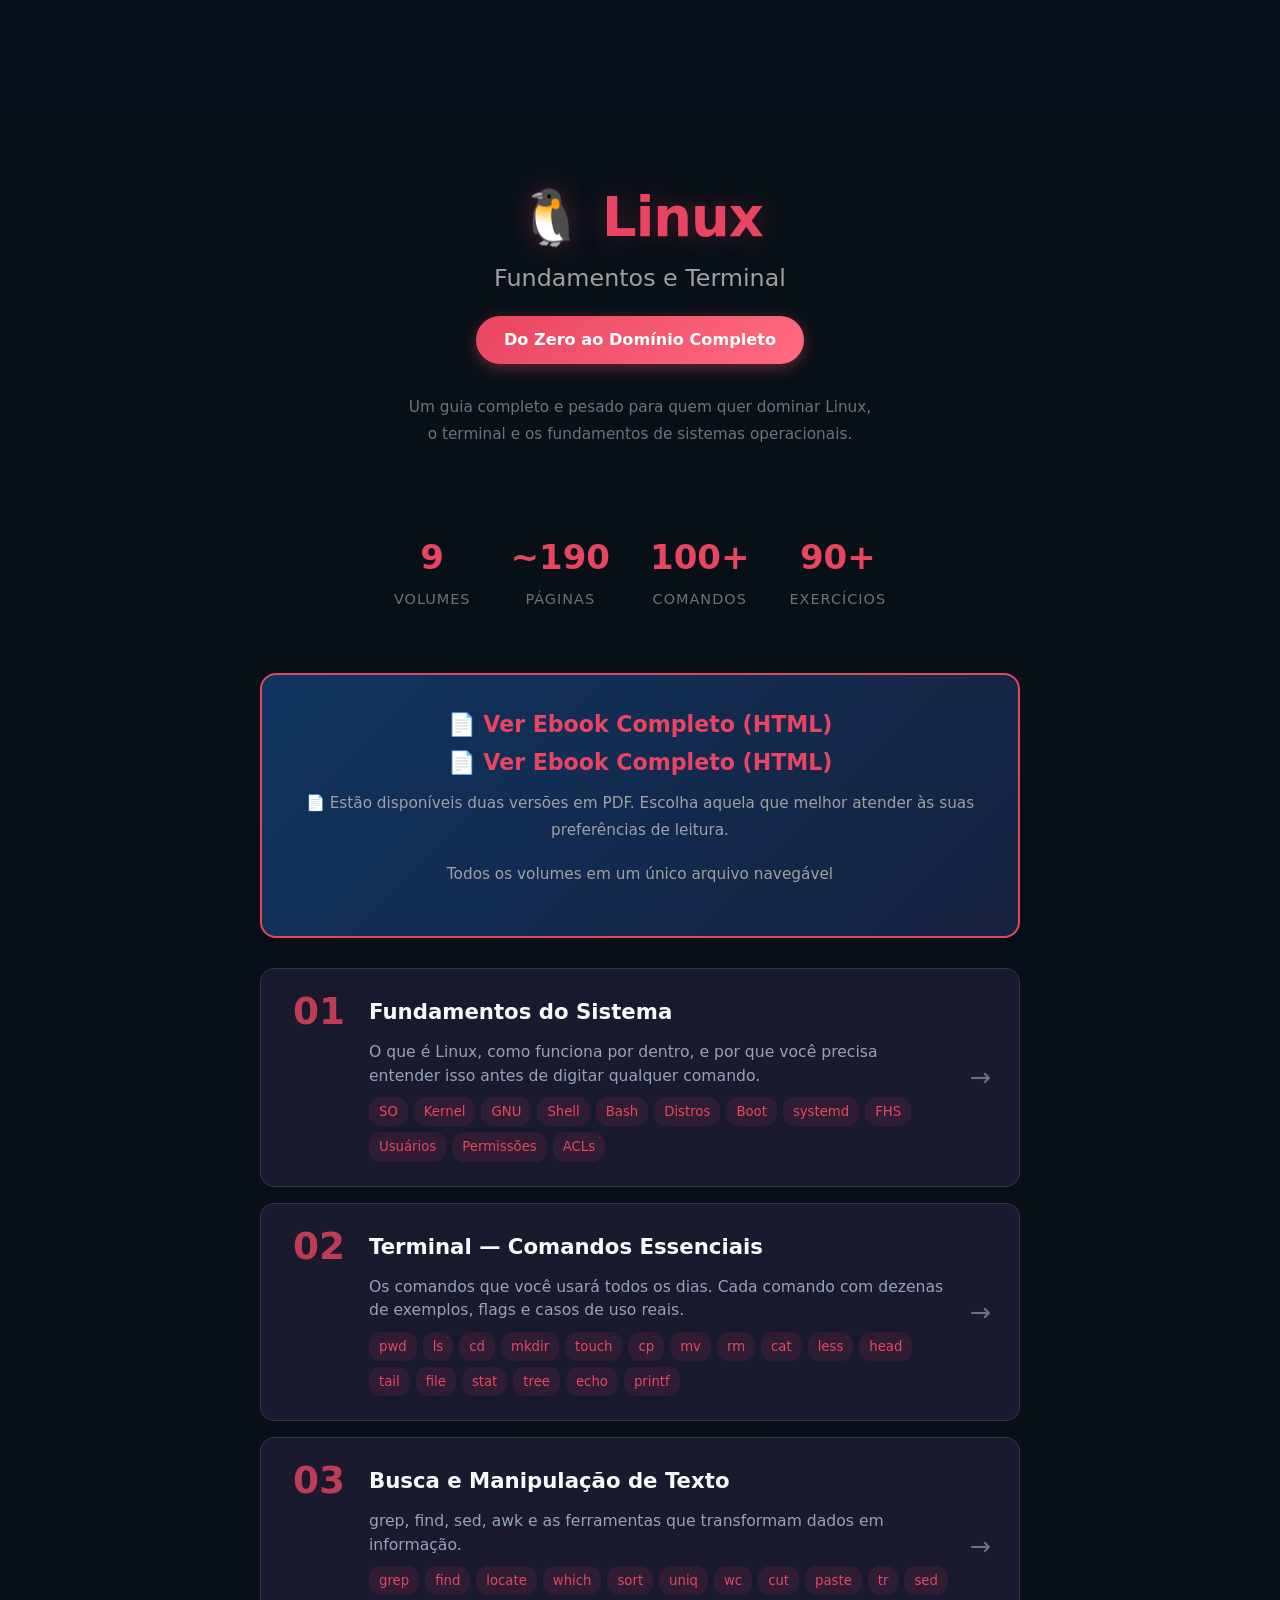
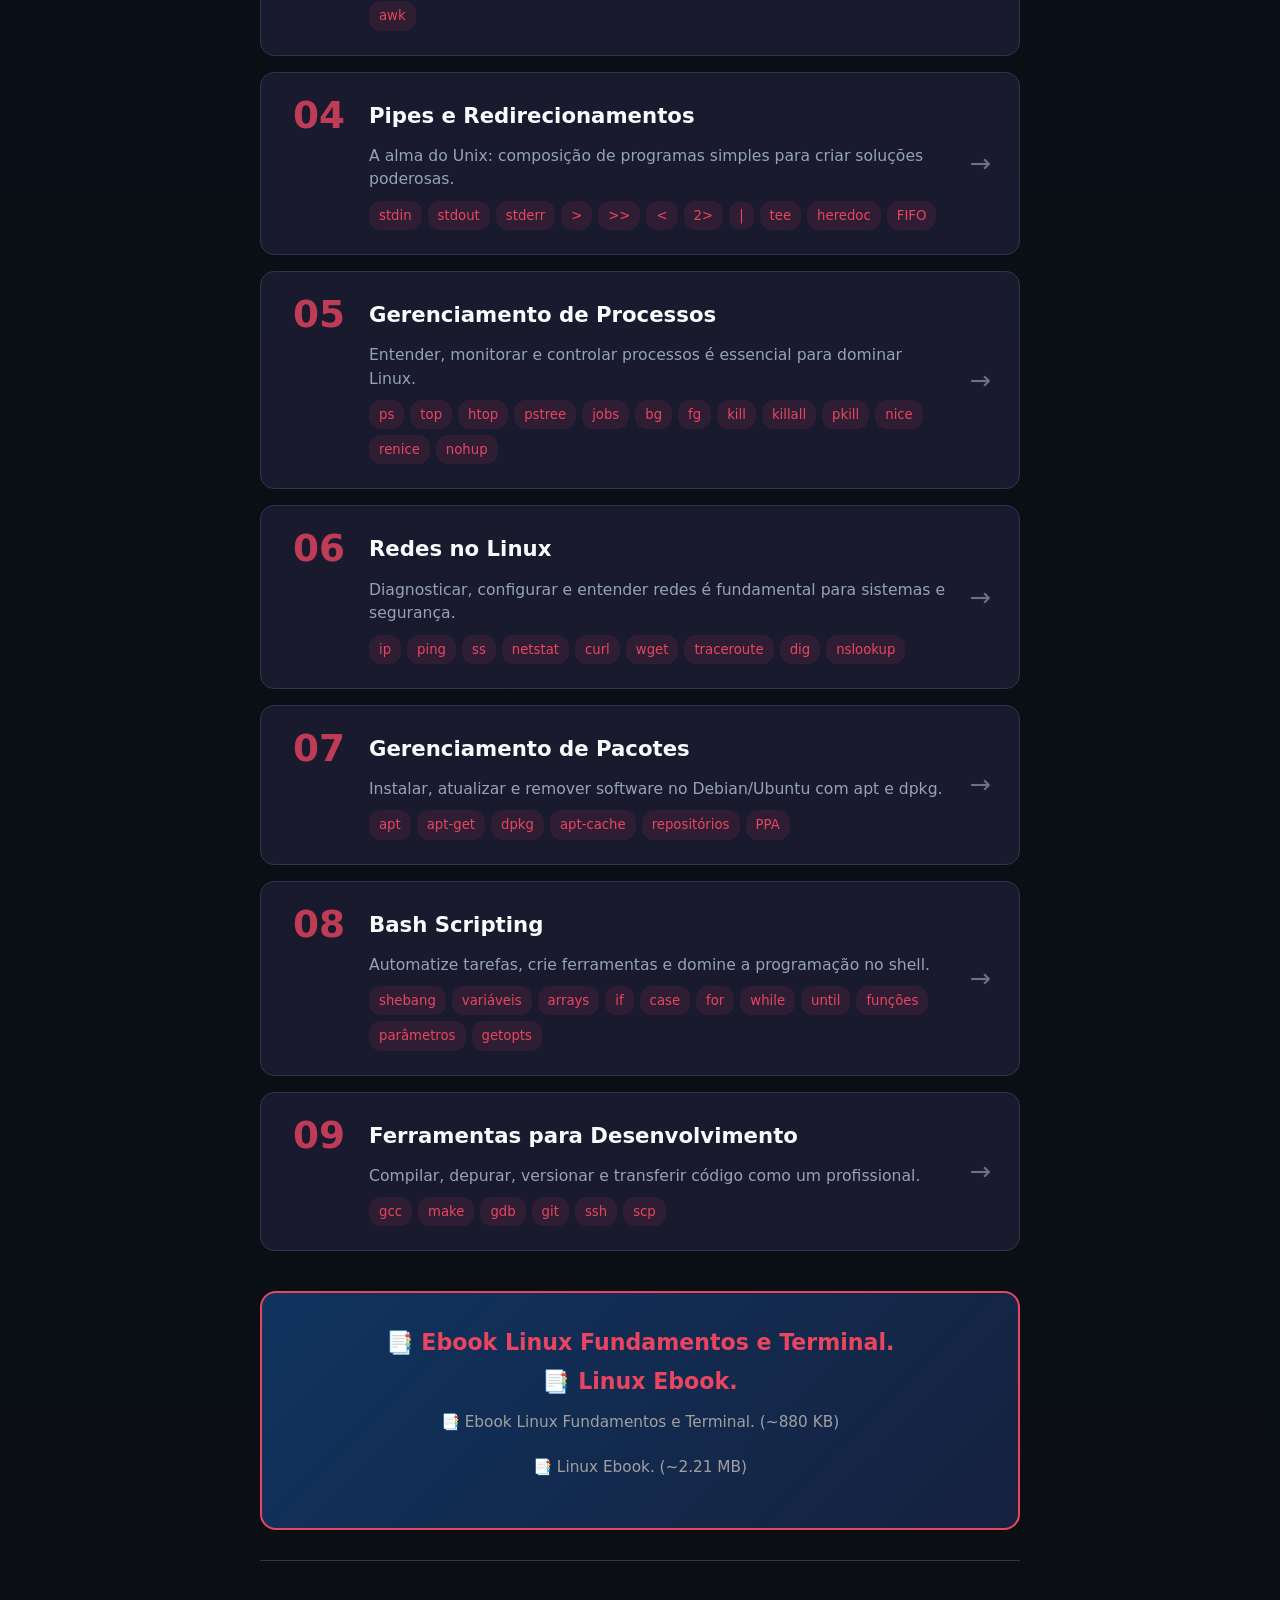
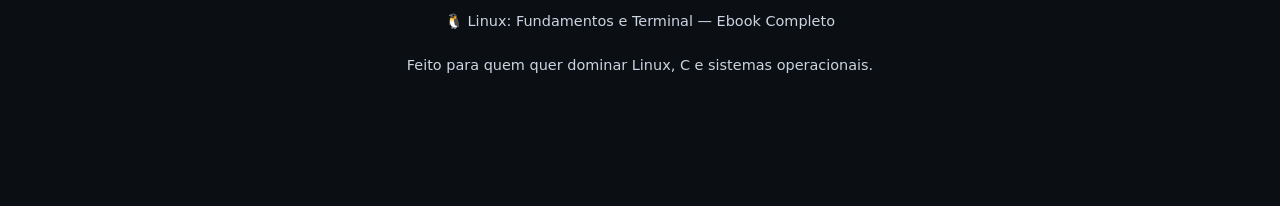
==== index.html @ 0c687443 "Corrige links" ====
<!DOCTYPE html>
<html lang="pt-BR">
<head>
<meta charset="UTF-8">
<meta name="viewport" content="width=device-width, initial-scale=1.0">
<title>Linux: Fundamentos e Terminal — Índice de Volumes</title>
<style>
:root {
  --bg: #0f0f1a;
  --bg2: #1a1a2e;
  --bg3: #16213e;
  --accent: #e94560;
  --accent2: #0f3460;
  --accent-glow: rgba(233,69,96,0.3);
  --text: #eaeaea;
  --text2: #a0a0a0;
  --text3: #6b7280;
  --border: #30363d;
  --success: #2ecc71;
  --warning: #f39c12;
  --info: #3498db;
}
* { margin: 0; padding: 0; box-sizing: border-box; }
body {
  font-family: 'Segoe UI', system-ui, -apple-system, sans-serif;
  background: var(--bg);
  color: var(--text);
  line-height: 1.7;
  font-size: 16px;
  min-height: 100vh;
}
.container { max-width: 800px; margin: 0 auto; padding: 40px 20px; }

/* Header */
.header {
  text-align: center;
  padding: 60px 20px 40px;
  margin-bottom: 20px;
}
.header h1 {
  font-size: 3.2em;
  color: var(--accent);
  margin-bottom: 8px;
  text-shadow: 0 0 30px var(--accent-glow);
  letter-spacing: -1px;
}
.header .subtitle {
  font-size: 1.4em;
  color: var(--text2);
  margin-bottom: 16px;
  font-weight: 300;
}
.header .tagline {
  background: linear-gradient(135deg, var(--accent), #ff6b81);
  color: white;
  display: inline-block;
  padding: 10px 28px;
  border-radius: 30px;
  font-weight: 600;
  font-size: 0.95em;
  box-shadow: 0 4px 15px rgba(233,69,96,0.4);
}
.header .meta {
  margin-top: 30px;
  color: var(--text3);
  font-size: 0.9em;
}

/* Stats bar */
.stats {
  display: flex;
  justify-content: center;
  gap: 40px;
  padding: 20px;
  margin-bottom: 40px;
  flex-wrap: wrap;
}
.stat-item {
  text-align: center;
}
.stat-num {
  font-size: 2em;
  font-weight: 700;
  color: var(--accent);
}
.stat-label {
  font-size: 0.85em;
  color: var(--text3);
  text-transform: uppercase;
  letter-spacing: 1px;
}

/* Volume cards */
.volumes {
  display: flex;
  flex-direction: column;
  gap: 16px;
  margin-bottom: 40px;
}
.vol-card {
  background: var(--bg2);
  border: 1px solid var(--border);
  border-radius: 14px;
  padding: 24px 28px;
  text-decoration: none;
  color: var(--text);
  display: flex;
  align-items: flex-start;
  gap: 20px;
  transition: all 0.3s ease;
  position: relative;
  overflow: hidden;
}
.vol-card::before {
  content: '';
  position: absolute;
  left: 0;
  top: 0;
  bottom: 0;
  width: 4px;
  background: var(--accent);
  opacity: 0;
  transition: opacity 0.3s;
}
.vol-card:hover {
  background: var(--bg3);
  border-color: var(--accent);
  transform: translateX(4px);
  box-shadow: 0 8px 30px rgba(0,0,0,0.3);
}
.vol-card:hover::before {
  opacity: 1;
}
.vol-num {
  font-size: 2.2em;
  font-weight: 800;
  color: var(--accent);
  opacity: 0.8;
  min-width: 60px;
  text-align: center;
  line-height: 1;
}
.vol-content {
  flex: 1;
}
.vol-title {
  font-size: 1.25em;
  font-weight: 600;
  margin-bottom: 6px;
  color: var(--text);
}
.vol-desc {
  font-size: 0.92em;
  color: var(--text2);
  line-height: 1.5;
}
.vol-topics {
  margin-top: 10px;
  display: flex;
  flex-wrap: wrap;
  gap: 6px;
}
.vol-topic {
  background: rgba(233,69,96,0.1);
  color: var(--accent);
  padding: 3px 10px;
  border-radius: 12px;
  font-size: 0.78em;
  font-weight: 500;
}
.vol-arrow {
  color: var(--text3);
  font-size: 1.5em;
  align-self: center;
  transition: all 0.3s;
}
.vol-card:hover .vol-arrow {
  color: var(--accent);
  transform: translateX(4px);
}

/* Full ebook link */
.full-ebook {
  background: linear-gradient(135deg, var(--accent2), var(--bg3));
  border: 2px solid var(--accent);
  border-radius: 16px;
  padding: 30px;
  text-align: center;
  margin-bottom: 30px;
  transition: all 0.3s;
}
.full-ebook:hover {
  box-shadow: 0 0 30px var(--accent-glow);
}
.full-ebook a {
  color: var(--accent);
  text-decoration: none;
  font-size: 1.3em;
  font-weight: 600;
}
.full-ebook a:hover {
  text-decoration: underline;
}
.full-ebook p {
  color: var(--text2);
  font-size: 0.9em;
  margin-top: 8px;
}

/* Footer */
.footer {
  text-align: center;
  padding: 30px;
  color: var(--text3);
  font-size: 0.85em;
  border-top: 1px solid var(--border);
  margin-top: 20px;
}

/* Responsive */
@media (max-width: 600px) {
  .header h1 { font-size: 2.2em; }
  .vol-card { padding: 18px 20px; }
  .vol-num { font-size: 1.8em; min-width: 50px; }
  .stats { gap: 20px; }
}
</style>
</head>
<body>
<div class="container">

  <div class="header">
    <h1>🐧 Linux</h1>
    <div class="subtitle">Fundamentos e Terminal</div>
    <div class="tagline">Do Zero ao Domínio Completo</div>
    <div class="meta">
      Um guia completo e pesado para quem quer dominar Linux,<br>
      o terminal e os fundamentos de sistemas operacionais.
    </div>
  </div>

  <div class="stats">
    <div class="stat-item">
      <div class="stat-num">9</div>
      <div class="stat-label">Volumes</div>
    </div>
    <div class="stat-item">
      <div class="stat-num">~190</div>
      <div class="stat-label">Páginas</div>
    </div>
    <div class="stat-item">
      <div class="stat-num">100+</div>
      <div class="stat-label">Comandos</div>
    </div>
    <div class="stat-item">
      <div class="stat-num">90+</div>
      <div class="stat-label">Exercícios</div>
    </div>
  </div>

  <div class="full-ebook">
    <a href="Linux_Ebook_Completo.html">📄 Ver Ebook Completo (HTML) <br></a>
    <a href="linux_ebook.pdf">📄 Ver Ebook Completo (HTML)</a>
    <p>📄 Estão disponíveis duas versões em PDF. Escolha aquela que melhor atender às suas preferências de leitura.
</p>
    <p>Todos os volumes em um único arquivo navegável</p>
  </div>

  <div class="volumes">

    <a href="Linux_Ebook_Volume1.html" class="vol-card">
      <div class="vol-num">01</div>
      <div class="vol-content">
        <div class="vol-title">Fundamentos do Sistema</div>
        <div class="vol-desc">O que é Linux, como funciona por dentro, e por que você precisa entender isso antes de digitar qualquer comando.</div>
        <div class="vol-topics">
          <span class="vol-topic">SO</span>
          <span class="vol-topic">Kernel</span>
          <span class="vol-topic">GNU</span>
          <span class="vol-topic">Shell</span>
          <span class="vol-topic">Bash</span>
          <span class="vol-topic">Distros</span>
          <span class="vol-topic">Boot</span>
          <span class="vol-topic">systemd</span>
          <span class="vol-topic">FHS</span>
          <span class="vol-topic">Usuários</span>
          <span class="vol-topic">Permissões</span>
          <span class="vol-topic">ACLs</span>
        </div>
      </div>
      <div class="vol-arrow">→</div>
    </a>

    <a href="Linux_Ebook_Volume2.html" class="vol-card">
      <link rel="stylesheet" href="style.css">
      <div class="vol-num">02</div>
      <div class="vol-content">
        <div class="vol-title">Terminal — Comandos Essenciais</div>
        <div class="vol-desc">Os comandos que você usará todos os dias. Cada comando com dezenas de exemplos, flags e casos de uso reais.</div>
        <div class="vol-topics">
          <span class="vol-topic">pwd</span>
          <span class="vol-topic">ls</span>
          <span class="vol-topic">cd</span>
          <span class="vol-topic">mkdir</span>
          <span class="vol-topic">touch</span>
          <span class="vol-topic">cp</span>
          <span class="vol-topic">mv</span>
          <span class="vol-topic">rm</span>
          <span class="vol-topic">cat</span>
          <span class="vol-topic">less</span>
          <span class="vol-topic">head</span>
          <span class="vol-topic">tail</span>
          <span class="vol-topic">file</span>
          <span class="vol-topic">stat</span>
          <span class="vol-topic">tree</span>
          <span class="vol-topic">echo</span>
          <span class="vol-topic">printf</span>
        </div>
      </div>
      <div class="vol-arrow">→</div>
    </a>

    <a href="Linux_Ebook_Volume3.html" class="vol-card">
      <link rel="stylesheet" href="style.css">
      <div class="vol-num">03</div>
      <div class="vol-content">
        <div class="vol-title">Busca e Manipulação de Texto</div>
        <div class="vol-desc">grep, find, sed, awk e as ferramentas que transformam dados em informação.</div>
        <div class="vol-topics">
          <span class="vol-topic">grep</span>
          <span class="vol-topic">find</span>
          <span class="vol-topic">locate</span>
          <span class="vol-topic">which</span>
          <span class="vol-topic">sort</span>
          <span class="vol-topic">uniq</span>
          <span class="vol-topic">wc</span>
          <span class="vol-topic">cut</span>
          <span class="vol-topic">paste</span>
          <span class="vol-topic">tr</span>
          <span class="vol-topic">sed</span>
          <span class="vol-topic">awk</span>
        </div>
      </div>
      <div class="vol-arrow">→</div>
    </a>

    <a href="Linux_Ebook_Volume4.html" class="vol-card">
      <link rel="stylesheet" href="style.css">
      <div class="vol-num">04</div>
      <div class="vol-content">
        <div class="vol-title">Pipes e Redirecionamentos</div>
        <div class="vol-desc">A alma do Unix: composição de programas simples para criar soluções poderosas.</div>
        <div class="vol-topics">
          <span class="vol-topic">stdin</span>
          <span class="vol-topic">stdout</span>
          <span class="vol-topic">stderr</span>
          <span class="vol-topic">&gt;</span>
          <span class="vol-topic">&gt;&gt;</span>
          <span class="vol-topic">&lt;</span>
          <span class="vol-topic">2&gt;</span>
          <span class="vol-topic">|</span>
          <span class="vol-topic">tee</span>
          <span class="vol-topic">heredoc</span>
          <span class="vol-topic">FIFO</span>
        </div>
      </div>
      <div class="vol-arrow">→</div>
    </a>

    <a href="Linux_Ebook_Volume5.html" class="vol-card">
      <link rel="stylesheet" href="style.css">
      <div class="vol-num">05</div>
      <div class="vol-content">
        <div class="vol-title">Gerenciamento de Processos</div>
        <div class="vol-desc">Entender, monitorar e controlar processos é essencial para dominar Linux.</div>
        <div class="vol-topics">
          <span class="vol-topic">ps</span>
          <span class="vol-topic">top</span>
          <span class="vol-topic">htop</span>
          <span class="vol-topic">pstree</span>
          <span class="vol-topic">jobs</span>
          <span class="vol-topic">bg</span>
          <span class="vol-topic">fg</span>
          <span class="vol-topic">kill</span>
          <span class="vol-topic">killall</span>
          <span class="vol-topic">pkill</span>
          <span class="vol-topic">nice</span>
          <span class="vol-topic">renice</span>
          <span class="vol-topic">nohup</span>
        </div>
      </div>
      <div class="vol-arrow">→</div>
    </a>

    <a href="Linux_Ebook_Volume6.html" class="vol-card">
      <link rel="stylesheet" href="style.css">
      <div class="vol-num">06</div>
      <div class="vol-content">
        <div class="vol-title">Redes no Linux</div>
        <div class="vol-desc">Diagnosticar, configurar e entender redes é fundamental para sistemas e segurança.</div>
        <div class="vol-topics">
          <span class="vol-topic">ip</span>
          <span class="vol-topic">ping</span>
          <span class="vol-topic">ss</span>
          <span class="vol-topic">netstat</span>
          <span class="vol-topic">curl</span>
          <span class="vol-topic">wget</span>
          <span class="vol-topic">traceroute</span>
          <span class="vol-topic">dig</span>
          <span class="vol-topic">nslookup</span>
        </div>
      </div>
      <div class="vol-arrow">→</div>
    </a>

    <a href="Linux_Ebook_Volume7.html" class="vol-card">
      <link rel="stylesheet" href="style.css">
      <div class="vol-num">07</div>
      <div class="vol-content">
        <div class="vol-title">Gerenciamento de Pacotes</div>
        <div class="vol-desc">Instalar, atualizar e remover software no Debian/Ubuntu com apt e dpkg.</div>
        <div class="vol-topics">
          <span class="vol-topic">apt</span>
          <span class="vol-topic">apt-get</span>
          <span class="vol-topic">dpkg</span>
          <span class="vol-topic">apt-cache</span>
          <span class="vol-topic">repositórios</span>
          <span class="vol-topic">PPA</span>
        </div>
      </div>
      <div class="vol-arrow">→</div>
    </a>

    <a href="Linux_Ebook_Volume8.html" class="vol-card">
      <link rel="stylesheet" href="style.css">
      <div class="vol-num">08</div>
      <div class="vol-content">
        <div class="vol-title">Bash Scripting</div>
        <div class="vol-desc">Automatize tarefas, crie ferramentas e domine a programação no shell.</div>
        <div class="vol-topics">
          <span class="vol-topic">shebang</span>
          <span class="vol-topic">variáveis</span>
          <span class="vol-topic">arrays</span>
          <span class="vol-topic">if</span>
          <span class="vol-topic">case</span>
          <span class="vol-topic">for</span>
          <span class="vol-topic">while</span>
          <span class="vol-topic">until</span>
          <span class="vol-topic">funções</span>
          <span class="vol-topic">parâmetros</span>
          <span class="vol-topic">getopts</span>
        </div>
      </div>
      <div class="vol-arrow">→</div>
    </a>

    <a href="Linux_Ebook_Volume9.html" class="vol-card">
      <link rel="stylesheet" href="style.css">
      <div class="vol-num">09</div>
      <div class="vol-content">
        <div class="vol-title">Ferramentas para Desenvolvimento</div>
        <div class="vol-desc">Compilar, depurar, versionar e transferir código como um profissional.</div>
        <div class="vol-topics">
          <span class="vol-topic">gcc</span>
          <span class="vol-topic">make</span>
          <span class="vol-topic">gdb</span>
          <span class="vol-topic">git</span>
          <span class="vol-topic">ssh</span>
          <span class="vol-topic">scp</span>
        </div>
      </div>
      <div class="vol-arrow">→</div>
    </a>

  </div>

  <div class="full-ebook">
    <a href="Ebook_Linux_Fundamentos_e_Terminal.pdf">📑 Ebook Linux Fundamentos e Terminal.<br></a>
    <a href="linux_ebook.pdf">📑 Linux Ebook.</a>
    <p>📑 Ebook Linux Fundamentos e Terminal. (~880 KB)</p>
    <p>📑 Linux Ebook. (~2.21 MB)</p>
  </div>

  <div class="footer">
    <p>🐧 Linux: Fundamentos e Terminal — Ebook Completo</p>
    <p>Feito para quem quer dominar Linux, C e sistemas operacionais.</p>
  </div>

</div>
</body>
</html>
---- style.css ----
/* ==========================================================
   LG BOOKS - THEME
   Linux • C • Sistemas • Cibersegurança
   ========================================================== */

:root{
    --bg:#0b0f14;
    --bg-secondary:#111827;
    --bg-card:#1a2332;

    --primary:#58a6ff;
    --secondary:#7c3aed;

    --success:#22c55e;
    --warning:#f59e0b;
    --danger:#ef4444;
    --info:#06b6d4;

    --text:#f8fafc;
    --text-soft:#cbd5e1;
    --text-muted:#94a3b8;

    --border:#2d3748;

    --shadow:
        0 8px 25px rgba(0,0,0,.30);

    --radius:14px;
}

/* =========================== */

*{
    margin:0;
    padding:0;
    box-sizing:border-box;
}

html{
    scroll-behavior:smooth;
}

body{

    background:
    linear-gradient(180deg,#071018 0%,#0b0f14 100%);

    color:var(--text);

    font-family:
    "Segoe UI",
    system-ui,
    sans-serif;

    line-height:1.75;

    font-size:17px;

    padding:40px;

    max-width:1100px;

    margin:auto;
}

/* =========================== */

h1,h2,h3,h4,h5{

    font-weight:700;

    margin-top:45px;
    margin-bottom:18px;

    line-height:1.2;

    color:white;
}

h1{

    font-size:3rem;

    text-align:center;

    color:var(--primary);

    text-shadow:
    0 0 20px rgba(88,166,255,.20);
}

h2{

    font-size:2.2rem;

    border-left:6px solid var(--primary);

    padding-left:15px;
}

h3{

    font-size:1.6rem;

    color:#8ecbff;
}

h4{

    font-size:1.25rem;
}

/* =========================== */

p{

    margin:18px 0;

    color:var(--text-soft);
}

/* =========================== */

a{

    color:#79c0ff;
}


/* =========================== */

.volume-header{

    background:

    linear-gradient(
        135deg,
        #152238,
        #0d1727
    );

    border:

    1px solid var(--border);

    border-left:

    8px solid var(--primary);

    border-radius:16px;

    padding:35px;

    margin:50px 0;

    box-shadow:var(--shadow);
}

.volume-header h2{

    border:none;

    padding:0;

    margin-top:0;
}

.vol-desc{

    color:var(--text-muted);

    margin-top:10px;
}

/* =========================== */

.section{

    background:var(--bg-secondary);

    border:1px solid var(--border);

    border-radius:14px;

    padding:28px;

    margin:35px 0;

    box-shadow:var(--shadow);
}

/* =========================== */

pre{

    background:#05080d;

    border-left:5px solid var(--success);

    padding:20px;

    border-radius:10px;

    overflow-x:auto;

    margin:20px 0;
}

code{

    font-family:

    Consolas,
    monospace;
}

pre code{

    color:#8df58d;
}

/* inline code */

p code,
li code{

    background:#1f2937;

    color:#7dd3fc;

    padding:2px 7px;

    border-radius:5px;
}

/* =========================== */

table{

    width:100%;

    border-collapse:collapse;

    margin:25px 0;
}

th{

    background:#1e3a5f;

    color:white;

    padding:14px;

    border:1px solid var(--border);
}

td{

    padding:12px;

    border:1px solid var(--border);

    color:var(--text-soft);
}

tr:nth-child(even){

    background:#121b2c;
}

/* =========================== */

.box{

    border-radius:12px;

    padding:22px;

    margin:25px 0;

    border-left:6px solid;
}

.box-title{

    font-weight:bold;

    margin-bottom:12px;

    font-size:1.1rem;
}

/* ---------- INFO ---------- */

.box-info{

    background:#07253a;

    border-color:var(--info);
}

/* ---------- SUCCESS ---------- */

.box-success{

    background:#082616;

    border-color:var(--success);
}

/* ---------- WARNING ---------- */

.box-warning{

    background:#3d2706;

    border-color:var(--warning);
}

/* ---------- DANGER ---------- */

.box-danger{

    background:#330b0b;

    border-color:var(--danger);
}

/* =========================== */

.exercise{

    margin-top:50px;

    background:

    linear-gradient(
        135deg,
        #161616,
        #222
    );

    border:

    2px solid #3a3a3a;

    border-radius:16px;

    padding:30px;
}

.exercise h4{

    margin-top:0;

    color:#ffd166;
}

.exercise ol{

    margin-left:25px;
}

.exercise li{

    margin:12px 0;
}

/* =========================== */

ul,
ol{

    margin-left:30px;

    margin-top:12px;

    margin-bottom:12px;
}

/* =========================== */

.page-break{

    height:80px;
}

/* =========================== */

hr{

    border:none;

    height:1px;

    background:#2f3c4f;

    margin:40px 0;
}

/* =========================== */

blockquote{

    border-left:5px solid var(--primary);

    padding:15px 20px;

    background:#152235;

    color:#d6e7ff;

    margin:20px 0;

    border-radius:8px;
}

/* =========================== */

::-webkit-scrollbar{

    width:10px;
}

::-webkit-scrollbar-track{

    background:#111;
}

::-webkit-scrollbar-thumb{

    background:#345;

    border-radius:20px;
}

::-webkit-scrollbar-thumb:hover{

    background:#58a6ff;
}

/* =========================== */

@media print{

    body{

        background:white;

        color:black;
    }

    .section,
    .volume-header,
    .exercise,
    .box{

        box-shadow:none;
    }

    pre{

        color:black;

        background:#f5f5f5;
    }
}
/* =======================================
   BOTÃO VOLTAR AO ÍNDICE
   ======================================= */

.back-button-container{

    margin:20px 0 35px 0;

}

.back-button{

    display:inline-block;

    padding:12px 22px;

    background:linear-gradient(
        135deg,
        #1f4f8f,
        #58a6ff
    );

    color:#ffffff;

    text-decoration:none;

    font-weight:600;

    font-size:16px;

    border-radius:10px;

    border:1px solid rgba(255,255,255,.1);

    box-shadow:
        0 4px 12px rgba(0,0,0,.25);

    transition:
        transform .2s ease,
        box-shadow .2s ease,
        background .2s ease;
}

.back-button:hover{

    color:#ffffff;

    text-decoration:none;

    transform:translateY(-2px);

    box-shadow:
        0 8px 20px rgba(88,166,255,.35);

    background:linear-gradient(
        135deg,
        #2563eb,
        #60a5fa
    );
}

.back-button:active{

    transform:translateY(0);
}
---- style.css ----
/* ==========================================================
   LG BOOKS - THEME
   Linux • C • Sistemas • Cibersegurança
   ========================================================== */

:root{
    --bg:#0b0f14;
    --bg-secondary:#111827;
    --bg-card:#1a2332;

    --primary:#58a6ff;
    --secondary:#7c3aed;

    --success:#22c55e;
    --warning:#f59e0b;
    --danger:#ef4444;
    --info:#06b6d4;

    --text:#f8fafc;
    --text-soft:#cbd5e1;
    --text-muted:#94a3b8;

    --border:#2d3748;

    --shadow:
        0 8px 25px rgba(0,0,0,.30);

    --radius:14px;
}

/* =========================== */

*{
    margin:0;
    padding:0;
    box-sizing:border-box;
}

html{
    scroll-behavior:smooth;
}

body{

    background:
    linear-gradient(180deg,#071018 0%,#0b0f14 100%);

    color:var(--text);

    font-family:
    "Segoe UI",
    system-ui,
    sans-serif;

    line-height:1.75;

    font-size:17px;

    padding:40px;

    max-width:1100px;

    margin:auto;
}

/* =========================== */

h1,h2,h3,h4,h5{

    font-weight:700;

    margin-top:45px;
    margin-bottom:18px;

    line-height:1.2;

    color:white;
}

h1{

    font-size:3rem;

    text-align:center;

    color:var(--primary);

    text-shadow:
    0 0 20px rgba(88,166,255,.20);
}

h2{

    font-size:2.2rem;

    border-left:6px solid var(--primary);

    padding-left:15px;
}

h3{

    font-size:1.6rem;

    color:#8ecbff;
}

h4{

    font-size:1.25rem;
}

/* =========================== */

p{

    margin:18px 0;

    color:var(--text-soft);
}

/* =========================== */

a{

    color:#79c0ff;
}


/* =========================== */

.volume-header{

    background:

    linear-gradient(
        135deg,
        #152238,
        #0d1727
    );

    border:

    1px solid var(--border);

    border-left:

    8px solid var(--primary);

    border-radius:16px;

    padding:35px;

    margin:50px 0;

    box-shadow:var(--shadow);
}

.volume-header h2{

    border:none;

    padding:0;

    margin-top:0;
}

.vol-desc{

    color:var(--text-muted);

    margin-top:10px;
}

/* =========================== */

.section{

    background:var(--bg-secondary);

    border:1px solid var(--border);

    border-radius:14px;

    padding:28px;

    margin:35px 0;

    box-shadow:var(--shadow);
}

/* =========================== */

pre{

    background:#05080d;

    border-left:5px solid var(--success);

    padding:20px;

    border-radius:10px;

    overflow-x:auto;

    margin:20px 0;
}

code{

    font-family:

    Consolas,
    monospace;
}

pre code{

    color:#8df58d;
}

/* inline code */

p code,
li code{

    background:#1f2937;

    color:#7dd3fc;

    padding:2px 7px;

    border-radius:5px;
}

/* =========================== */

table{

    width:100%;

    border-collapse:collapse;

    margin:25px 0;
}

th{

    background:#1e3a5f;

    color:white;

    padding:14px;

    border:1px solid var(--border);
}

td{

    padding:12px;

    border:1px solid var(--border);

    color:var(--text-soft);
}

tr:nth-child(even){

    background:#121b2c;
}

/* =========================== */

.box{

    border-radius:12px;

    padding:22px;

    margin:25px 0;

    border-left:6px solid;
}

.box-title{

    font-weight:bold;

    margin-bottom:12px;

    font-size:1.1rem;
}

/* ---------- INFO ---------- */

.box-info{

    background:#07253a;

    border-color:var(--info);
}

/* ---------- SUCCESS ---------- */

.box-success{

    background:#082616;

    border-color:var(--success);
}

/* ---------- WARNING ---------- */

.box-warning{

    background:#3d2706;

    border-color:var(--warning);
}

/* ---------- DANGER ---------- */

.box-danger{

    background:#330b0b;

    border-color:var(--danger);
}

/* =========================== */

.exercise{

    margin-top:50px;

    background:

    linear-gradient(
        135deg,
        #161616,
        #222
    );

    border:

    2px solid #3a3a3a;

    border-radius:16px;

    padding:30px;
}

.exercise h4{

    margin-top:0;

    color:#ffd166;
}

.exercise ol{

    margin-left:25px;
}

.exercise li{

    margin:12px 0;
}

/* =========================== */

ul,
ol{

    margin-left:30px;

    margin-top:12px;

    margin-bottom:12px;
}

/* =========================== */

.page-break{

    height:80px;
}

/* =========================== */

hr{

    border:none;

    height:1px;

    background:#2f3c4f;

    margin:40px 0;
}

/* =========================== */

blockquote{

    border-left:5px solid var(--primary);

    padding:15px 20px;

    background:#152235;

    color:#d6e7ff;

    margin:20px 0;

    border-radius:8px;
}

/* =========================== */

::-webkit-scrollbar{

    width:10px;
}

::-webkit-scrollbar-track{

    background:#111;
}

::-webkit-scrollbar-thumb{

    background:#345;

    border-radius:20px;
}

::-webkit-scrollbar-thumb:hover{

    background:#58a6ff;
}

/* =========================== */

@media print{

    body{

        background:white;

        color:black;
    }

    .section,
    .volume-header,
    .exercise,
    .box{

        box-shadow:none;
    }

    pre{

        color:black;

        background:#f5f5f5;
    }
}
/* =======================================
   BOTÃO VOLTAR AO ÍNDICE
   ======================================= */

.back-button-container{

    margin:20px 0 35px 0;

}

.back-button{

    display:inline-block;

    padding:12px 22px;

    background:linear-gradient(
        135deg,
        #1f4f8f,
        #58a6ff
    );

    color:#ffffff;

    text-decoration:none;

    font-weight:600;

    font-size:16px;

    border-radius:10px;

    border:1px solid rgba(255,255,255,.1);

    box-shadow:
        0 4px 12px rgba(0,0,0,.25);

    transition:
        transform .2s ease,
        box-shadow .2s ease,
        background .2s ease;
}

.back-button:hover{

    color:#ffffff;

    text-decoration:none;

    transform:translateY(-2px);

    box-shadow:
        0 8px 20px rgba(88,166,255,.35);

    background:linear-gradient(
        135deg,
        #2563eb,
        #60a5fa
    );
}

.back-button:active{

    transform:translateY(0);
}
---- style.css ----
/* ==========================================================
   LG BOOKS - THEME
   Linux • C • Sistemas • Cibersegurança
   ========================================================== */

:root{
    --bg:#0b0f14;
    --bg-secondary:#111827;
    --bg-card:#1a2332;

    --primary:#58a6ff;
    --secondary:#7c3aed;

    --success:#22c55e;
    --warning:#f59e0b;
    --danger:#ef4444;
    --info:#06b6d4;

    --text:#f8fafc;
    --text-soft:#cbd5e1;
    --text-muted:#94a3b8;

    --border:#2d3748;

    --shadow:
        0 8px 25px rgba(0,0,0,.30);

    --radius:14px;
}

/* =========================== */

*{
    margin:0;
    padding:0;
    box-sizing:border-box;
}

html{
    scroll-behavior:smooth;
}

body{

    background:
    linear-gradient(180deg,#071018 0%,#0b0f14 100%);

    color:var(--text);

    font-family:
    "Segoe UI",
    system-ui,
    sans-serif;

    line-height:1.75;

    font-size:17px;

    padding:40px;

    max-width:1100px;

    margin:auto;
}

/* =========================== */

h1,h2,h3,h4,h5{

    font-weight:700;

    margin-top:45px;
    margin-bottom:18px;

    line-height:1.2;

    color:white;
}

h1{

    font-size:3rem;

    text-align:center;

    color:var(--primary);

    text-shadow:
    0 0 20px rgba(88,166,255,.20);
}

h2{

    font-size:2.2rem;

    border-left:6px solid var(--primary);

    padding-left:15px;
}

h3{

    font-size:1.6rem;

    color:#8ecbff;
}

h4{

    font-size:1.25rem;
}

/* =========================== */

p{

    margin:18px 0;

    color:var(--text-soft);
}

/* =========================== */

a{

    color:#79c0ff;
}


/* =========================== */

.volume-header{

    background:

    linear-gradient(
        135deg,
        #152238,
        #0d1727
    );

    border:

    1px solid var(--border);

    border-left:

    8px solid var(--primary);

    border-radius:16px;

    padding:35px;

    margin:50px 0;

    box-shadow:var(--shadow);
}

.volume-header h2{

    border:none;

    padding:0;

    margin-top:0;
}

.vol-desc{

    color:var(--text-muted);

    margin-top:10px;
}

/* =========================== */

.section{

    background:var(--bg-secondary);

    border:1px solid var(--border);

    border-radius:14px;

    padding:28px;

    margin:35px 0;

    box-shadow:var(--shadow);
}

/* =========================== */

pre{

    background:#05080d;

    border-left:5px solid var(--success);

    padding:20px;

    border-radius:10px;

    overflow-x:auto;

    margin:20px 0;
}

code{

    font-family:

    Consolas,
    monospace;
}

pre code{

    color:#8df58d;
}

/* inline code */

p code,
li code{

    background:#1f2937;

    color:#7dd3fc;

    padding:2px 7px;

    border-radius:5px;
}

/* =========================== */

table{

    width:100%;

    border-collapse:collapse;

    margin:25px 0;
}

th{

    background:#1e3a5f;

    color:white;

    padding:14px;

    border:1px solid var(--border);
}

td{

    padding:12px;

    border:1px solid var(--border);

    color:var(--text-soft);
}

tr:nth-child(even){

    background:#121b2c;
}

/* =========================== */

.box{

    border-radius:12px;

    padding:22px;

    margin:25px 0;

    border-left:6px solid;
}

.box-title{

    font-weight:bold;

    margin-bottom:12px;

    font-size:1.1rem;
}

/* ---------- INFO ---------- */

.box-info{

    background:#07253a;

    border-color:var(--info);
}

/* ---------- SUCCESS ---------- */

.box-success{

    background:#082616;

    border-color:var(--success);
}

/* ---------- WARNING ---------- */

.box-warning{

    background:#3d2706;

    border-color:var(--warning);
}

/* ---------- DANGER ---------- */

.box-danger{

    background:#330b0b;

    border-color:var(--danger);
}

/* =========================== */

.exercise{

    margin-top:50px;

    background:

    linear-gradient(
        135deg,
        #161616,
        #222
    );

    border:

    2px solid #3a3a3a;

    border-radius:16px;

    padding:30px;
}

.exercise h4{

    margin-top:0;

    color:#ffd166;
}

.exercise ol{

    margin-left:25px;
}

.exercise li{

    margin:12px 0;
}

/* =========================== */

ul,
ol{

    margin-left:30px;

    margin-top:12px;

    margin-bottom:12px;
}

/* =========================== */

.page-break{

    height:80px;
}

/* =========================== */

hr{

    border:none;

    height:1px;

    background:#2f3c4f;

    margin:40px 0;
}

/* =========================== */

blockquote{

    border-left:5px solid var(--primary);

    padding:15px 20px;

    background:#152235;

    color:#d6e7ff;

    margin:20px 0;

    border-radius:8px;
}

/* =========================== */

::-webkit-scrollbar{

    width:10px;
}

::-webkit-scrollbar-track{

    background:#111;
}

::-webkit-scrollbar-thumb{

    background:#345;

    border-radius:20px;
}

::-webkit-scrollbar-thumb:hover{

    background:#58a6ff;
}

/* =========================== */

@media print{

    body{

        background:white;

        color:black;
    }

    .section,
    .volume-header,
    .exercise,
    .box{

        box-shadow:none;
    }

    pre{

        color:black;

        background:#f5f5f5;
    }
}
/* =======================================
   BOTÃO VOLTAR AO ÍNDICE
   ======================================= */

.back-button-container{

    margin:20px 0 35px 0;

}

.back-button{

    display:inline-block;

    padding:12px 22px;

    background:linear-gradient(
        135deg,
        #1f4f8f,
        #58a6ff
    );

    color:#ffffff;

    text-decoration:none;

    font-weight:600;

    font-size:16px;

    border-radius:10px;

    border:1px solid rgba(255,255,255,.1);

    box-shadow:
        0 4px 12px rgba(0,0,0,.25);

    transition:
        transform .2s ease,
        box-shadow .2s ease,
        background .2s ease;
}

.back-button:hover{

    color:#ffffff;

    text-decoration:none;

    transform:translateY(-2px);

    box-shadow:
        0 8px 20px rgba(88,166,255,.35);

    background:linear-gradient(
        135deg,
        #2563eb,
        #60a5fa
    );
}

.back-button:active{

    transform:translateY(0);
}
---- style.css ----
/* ==========================================================
   LG BOOKS - THEME
   Linux • C • Sistemas • Cibersegurança
   ========================================================== */

:root{
    --bg:#0b0f14;
    --bg-secondary:#111827;
    --bg-card:#1a2332;

    --primary:#58a6ff;
    --secondary:#7c3aed;

    --success:#22c55e;
    --warning:#f59e0b;
    --danger:#ef4444;
    --info:#06b6d4;

    --text:#f8fafc;
    --text-soft:#cbd5e1;
    --text-muted:#94a3b8;

    --border:#2d3748;

    --shadow:
        0 8px 25px rgba(0,0,0,.30);

    --radius:14px;
}

/* =========================== */

*{
    margin:0;
    padding:0;
    box-sizing:border-box;
}

html{
    scroll-behavior:smooth;
}

body{

    background:
    linear-gradient(180deg,#071018 0%,#0b0f14 100%);

    color:var(--text);

    font-family:
    "Segoe UI",
    system-ui,
    sans-serif;

    line-height:1.75;

    font-size:17px;

    padding:40px;

    max-width:1100px;

    margin:auto;
}

/* =========================== */

h1,h2,h3,h4,h5{

    font-weight:700;

    margin-top:45px;
    margin-bottom:18px;

    line-height:1.2;

    color:white;
}

h1{

    font-size:3rem;

    text-align:center;

    color:var(--primary);

    text-shadow:
    0 0 20px rgba(88,166,255,.20);
}

h2{

    font-size:2.2rem;

    border-left:6px solid var(--primary);

    padding-left:15px;
}

h3{

    font-size:1.6rem;

    color:#8ecbff;
}

h4{

    font-size:1.25rem;
}

/* =========================== */

p{

    margin:18px 0;

    color:var(--text-soft);
}

/* =========================== */

a{

    color:#79c0ff;
}


/* =========================== */

.volume-header{

    background:

    linear-gradient(
        135deg,
        #152238,
        #0d1727
    );

    border:

    1px solid var(--border);

    border-left:

    8px solid var(--primary);

    border-radius:16px;

    padding:35px;

    margin:50px 0;

    box-shadow:var(--shadow);
}

.volume-header h2{

    border:none;

    padding:0;

    margin-top:0;
}

.vol-desc{

    color:var(--text-muted);

    margin-top:10px;
}

/* =========================== */

.section{

    background:var(--bg-secondary);

    border:1px solid var(--border);

    border-radius:14px;

    padding:28px;

    margin:35px 0;

    box-shadow:var(--shadow);
}

/* =========================== */

pre{

    background:#05080d;

    border-left:5px solid var(--success);

    padding:20px;

    border-radius:10px;

    overflow-x:auto;

    margin:20px 0;
}

code{

    font-family:

    Consolas,
    monospace;
}

pre code{

    color:#8df58d;
}

/* inline code */

p code,
li code{

    background:#1f2937;

    color:#7dd3fc;

    padding:2px 7px;

    border-radius:5px;
}

/* =========================== */

table{

    width:100%;

    border-collapse:collapse;

    margin:25px 0;
}

th{

    background:#1e3a5f;

    color:white;

    padding:14px;

    border:1px solid var(--border);
}

td{

    padding:12px;

    border:1px solid var(--border);

    color:var(--text-soft);
}

tr:nth-child(even){

    background:#121b2c;
}

/* =========================== */

.box{

    border-radius:12px;

    padding:22px;

    margin:25px 0;

    border-left:6px solid;
}

.box-title{

    font-weight:bold;

    margin-bottom:12px;

    font-size:1.1rem;
}

/* ---------- INFO ---------- */

.box-info{

    background:#07253a;

    border-color:var(--info);
}

/* ---------- SUCCESS ---------- */

.box-success{

    background:#082616;

    border-color:var(--success);
}

/* ---------- WARNING ---------- */

.box-warning{

    background:#3d2706;

    border-color:var(--warning);
}

/* ---------- DANGER ---------- */

.box-danger{

    background:#330b0b;

    border-color:var(--danger);
}

/* =========================== */

.exercise{

    margin-top:50px;

    background:

    linear-gradient(
        135deg,
        #161616,
        #222
    );

    border:

    2px solid #3a3a3a;

    border-radius:16px;

    padding:30px;
}

.exercise h4{

    margin-top:0;

    color:#ffd166;
}

.exercise ol{

    margin-left:25px;
}

.exercise li{

    margin:12px 0;
}

/* =========================== */

ul,
ol{

    margin-left:30px;

    margin-top:12px;

    margin-bottom:12px;
}

/* =========================== */

.page-break{

    height:80px;
}

/* =========================== */

hr{

    border:none;

    height:1px;

    background:#2f3c4f;

    margin:40px 0;
}

/* =========================== */

blockquote{

    border-left:5px solid var(--primary);

    padding:15px 20px;

    background:#152235;

    color:#d6e7ff;

    margin:20px 0;

    border-radius:8px;
}

/* =========================== */

::-webkit-scrollbar{

    width:10px;
}

::-webkit-scrollbar-track{

    background:#111;
}

::-webkit-scrollbar-thumb{

    background:#345;

    border-radius:20px;
}

::-webkit-scrollbar-thumb:hover{

    background:#58a6ff;
}

/* =========================== */

@media print{

    body{

        background:white;

        color:black;
    }

    .section,
    .volume-header,
    .exercise,
    .box{

        box-shadow:none;
    }

    pre{

        color:black;

        background:#f5f5f5;
    }
}
/* =======================================
   BOTÃO VOLTAR AO ÍNDICE
   ======================================= */

.back-button-container{

    margin:20px 0 35px 0;

}

.back-button{

    display:inline-block;

    padding:12px 22px;

    background:linear-gradient(
        135deg,
        #1f4f8f,
        #58a6ff
    );

    color:#ffffff;

    text-decoration:none;

    font-weight:600;

    font-size:16px;

    border-radius:10px;

    border:1px solid rgba(255,255,255,.1);

    box-shadow:
        0 4px 12px rgba(0,0,0,.25);

    transition:
        transform .2s ease,
        box-shadow .2s ease,
        background .2s ease;
}

.back-button:hover{

    color:#ffffff;

    text-decoration:none;

    transform:translateY(-2px);

    box-shadow:
        0 8px 20px rgba(88,166,255,.35);

    background:linear-gradient(
        135deg,
        #2563eb,
        #60a5fa
    );
}

.back-button:active{

    transform:translateY(0);
}
---- style.css ----
/* ==========================================================
   LG BOOKS - THEME
   Linux • C • Sistemas • Cibersegurança
   ========================================================== */

:root{
    --bg:#0b0f14;
    --bg-secondary:#111827;
    --bg-card:#1a2332;

    --primary:#58a6ff;
    --secondary:#7c3aed;

    --success:#22c55e;
    --warning:#f59e0b;
    --danger:#ef4444;
    --info:#06b6d4;

    --text:#f8fafc;
    --text-soft:#cbd5e1;
    --text-muted:#94a3b8;

    --border:#2d3748;

    --shadow:
        0 8px 25px rgba(0,0,0,.30);

    --radius:14px;
}

/* =========================== */

*{
    margin:0;
    padding:0;
    box-sizing:border-box;
}

html{
    scroll-behavior:smooth;
}

body{

    background:
    linear-gradient(180deg,#071018 0%,#0b0f14 100%);

    color:var(--text);

    font-family:
    "Segoe UI",
    system-ui,
    sans-serif;

    line-height:1.75;

    font-size:17px;

    padding:40px;

    max-width:1100px;

    margin:auto;
}

/* =========================== */

h1,h2,h3,h4,h5{

    font-weight:700;

    margin-top:45px;
    margin-bottom:18px;

    line-height:1.2;

    color:white;
}

h1{

    font-size:3rem;

    text-align:center;

    color:var(--primary);

    text-shadow:
    0 0 20px rgba(88,166,255,.20);
}

h2{

    font-size:2.2rem;

    border-left:6px solid var(--primary);

    padding-left:15px;
}

h3{

    font-size:1.6rem;

    color:#8ecbff;
}

h4{

    font-size:1.25rem;
}

/* =========================== */

p{

    margin:18px 0;

    color:var(--text-soft);
}

/* =========================== */

a{

    color:#79c0ff;
}


/* =========================== */

.volume-header{

    background:

    linear-gradient(
        135deg,
        #152238,
        #0d1727
    );

    border:

    1px solid var(--border);

    border-left:

    8px solid var(--primary);

    border-radius:16px;

    padding:35px;

    margin:50px 0;

    box-shadow:var(--shadow);
}

.volume-header h2{

    border:none;

    padding:0;

    margin-top:0;
}

.vol-desc{

    color:var(--text-muted);

    margin-top:10px;
}

/* =========================== */

.section{

    background:var(--bg-secondary);

    border:1px solid var(--border);

    border-radius:14px;

    padding:28px;

    margin:35px 0;

    box-shadow:var(--shadow);
}

/* =========================== */

pre{

    background:#05080d;

    border-left:5px solid var(--success);

    padding:20px;

    border-radius:10px;

    overflow-x:auto;

    margin:20px 0;
}

code{

    font-family:

    Consolas,
    monospace;
}

pre code{

    color:#8df58d;
}

/* inline code */

p code,
li code{

    background:#1f2937;

    color:#7dd3fc;

    padding:2px 7px;

    border-radius:5px;
}

/* =========================== */

table{

    width:100%;

    border-collapse:collapse;

    margin:25px 0;
}

th{

    background:#1e3a5f;

    color:white;

    padding:14px;

    border:1px solid var(--border);
}

td{

    padding:12px;

    border:1px solid var(--border);

    color:var(--text-soft);
}

tr:nth-child(even){

    background:#121b2c;
}

/* =========================== */

.box{

    border-radius:12px;

    padding:22px;

    margin:25px 0;

    border-left:6px solid;
}

.box-title{

    font-weight:bold;

    margin-bottom:12px;

    font-size:1.1rem;
}

/* ---------- INFO ---------- */

.box-info{

    background:#07253a;

    border-color:var(--info);
}

/* ---------- SUCCESS ---------- */

.box-success{

    background:#082616;

    border-color:var(--success);
}

/* ---------- WARNING ---------- */

.box-warning{

    background:#3d2706;

    border-color:var(--warning);
}

/* ---------- DANGER ---------- */

.box-danger{

    background:#330b0b;

    border-color:var(--danger);
}

/* =========================== */

.exercise{

    margin-top:50px;

    background:

    linear-gradient(
        135deg,
        #161616,
        #222
    );

    border:

    2px solid #3a3a3a;

    border-radius:16px;

    padding:30px;
}

.exercise h4{

    margin-top:0;

    color:#ffd166;
}

.exercise ol{

    margin-left:25px;
}

.exercise li{

    margin:12px 0;
}

/* =========================== */

ul,
ol{

    margin-left:30px;

    margin-top:12px;

    margin-bottom:12px;
}

/* =========================== */

.page-break{

    height:80px;
}

/* =========================== */

hr{

    border:none;

    height:1px;

    background:#2f3c4f;

    margin:40px 0;
}

/* =========================== */

blockquote{

    border-left:5px solid var(--primary);

    padding:15px 20px;

    background:#152235;

    color:#d6e7ff;

    margin:20px 0;

    border-radius:8px;
}

/* =========================== */

::-webkit-scrollbar{

    width:10px;
}

::-webkit-scrollbar-track{

    background:#111;
}

::-webkit-scrollbar-thumb{

    background:#345;

    border-radius:20px;
}

::-webkit-scrollbar-thumb:hover{

    background:#58a6ff;
}

/* =========================== */

@media print{

    body{

        background:white;

        color:black;
    }

    .section,
    .volume-header,
    .exercise,
    .box{

        box-shadow:none;
    }

    pre{

        color:black;

        background:#f5f5f5;
    }
}
/* =======================================
   BOTÃO VOLTAR AO ÍNDICE
   ======================================= */

.back-button-container{

    margin:20px 0 35px 0;

}

.back-button{

    display:inline-block;

    padding:12px 22px;

    background:linear-gradient(
        135deg,
        #1f4f8f,
        #58a6ff
    );

    color:#ffffff;

    text-decoration:none;

    font-weight:600;

    font-size:16px;

    border-radius:10px;

    border:1px solid rgba(255,255,255,.1);

    box-shadow:
        0 4px 12px rgba(0,0,0,.25);

    transition:
        transform .2s ease,
        box-shadow .2s ease,
        background .2s ease;
}

.back-button:hover{

    color:#ffffff;

    text-decoration:none;

    transform:translateY(-2px);

    box-shadow:
        0 8px 20px rgba(88,166,255,.35);

    background:linear-gradient(
        135deg,
        #2563eb,
        #60a5fa
    );
}

.back-button:active{

    transform:translateY(0);
}
---- style.css ----
/* ==========================================================
   LG BOOKS - THEME
   Linux • C • Sistemas • Cibersegurança
   ========================================================== */

:root{
    --bg:#0b0f14;
    --bg-secondary:#111827;
    --bg-card:#1a2332;

    --primary:#58a6ff;
    --secondary:#7c3aed;

    --success:#22c55e;
    --warning:#f59e0b;
    --danger:#ef4444;
    --info:#06b6d4;

    --text:#f8fafc;
    --text-soft:#cbd5e1;
    --text-muted:#94a3b8;

    --border:#2d3748;

    --shadow:
        0 8px 25px rgba(0,0,0,.30);

    --radius:14px;
}

/* =========================== */

*{
    margin:0;
    padding:0;
    box-sizing:border-box;
}

html{
    scroll-behavior:smooth;
}

body{

    background:
    linear-gradient(180deg,#071018 0%,#0b0f14 100%);

    color:var(--text);

    font-family:
    "Segoe UI",
    system-ui,
    sans-serif;

    line-height:1.75;

    font-size:17px;

    padding:40px;

    max-width:1100px;

    margin:auto;
}

/* =========================== */

h1,h2,h3,h4,h5{

    font-weight:700;

    margin-top:45px;
    margin-bottom:18px;

    line-height:1.2;

    color:white;
}

h1{

    font-size:3rem;

    text-align:center;

    color:var(--primary);

    text-shadow:
    0 0 20px rgba(88,166,255,.20);
}

h2{

    font-size:2.2rem;

    border-left:6px solid var(--primary);

    padding-left:15px;
}

h3{

    font-size:1.6rem;

    color:#8ecbff;
}

h4{

    font-size:1.25rem;
}

/* =========================== */

p{

    margin:18px 0;

    color:var(--text-soft);
}

/* =========================== */

a{

    color:#79c0ff;
}


/* =========================== */

.volume-header{

    background:

    linear-gradient(
        135deg,
        #152238,
        #0d1727
    );

    border:

    1px solid var(--border);

    border-left:

    8px solid var(--primary);

    border-radius:16px;

    padding:35px;

    margin:50px 0;

    box-shadow:var(--shadow);
}

.volume-header h2{

    border:none;

    padding:0;

    margin-top:0;
}

.vol-desc{

    color:var(--text-muted);

    margin-top:10px;
}

/* =========================== */

.section{

    background:var(--bg-secondary);

    border:1px solid var(--border);

    border-radius:14px;

    padding:28px;

    margin:35px 0;

    box-shadow:var(--shadow);
}

/* =========================== */

pre{

    background:#05080d;

    border-left:5px solid var(--success);

    padding:20px;

    border-radius:10px;

    overflow-x:auto;

    margin:20px 0;
}

code{

    font-family:

    Consolas,
    monospace;
}

pre code{

    color:#8df58d;
}

/* inline code */

p code,
li code{

    background:#1f2937;

    color:#7dd3fc;

    padding:2px 7px;

    border-radius:5px;
}

/* =========================== */

table{

    width:100%;

    border-collapse:collapse;

    margin:25px 0;
}

th{

    background:#1e3a5f;

    color:white;

    padding:14px;

    border:1px solid var(--border);
}

td{

    padding:12px;

    border:1px solid var(--border);

    color:var(--text-soft);
}

tr:nth-child(even){

    background:#121b2c;
}

/* =========================== */

.box{

    border-radius:12px;

    padding:22px;

    margin:25px 0;

    border-left:6px solid;
}

.box-title{

    font-weight:bold;

    margin-bottom:12px;

    font-size:1.1rem;
}

/* ---------- INFO ---------- */

.box-info{

    background:#07253a;

    border-color:var(--info);
}

/* ---------- SUCCESS ---------- */

.box-success{

    background:#082616;

    border-color:var(--success);
}

/* ---------- WARNING ---------- */

.box-warning{

    background:#3d2706;

    border-color:var(--warning);
}

/* ---------- DANGER ---------- */

.box-danger{

    background:#330b0b;

    border-color:var(--danger);
}

/* =========================== */

.exercise{

    margin-top:50px;

    background:

    linear-gradient(
        135deg,
        #161616,
        #222
    );

    border:

    2px solid #3a3a3a;

    border-radius:16px;

    padding:30px;
}

.exercise h4{

    margin-top:0;

    color:#ffd166;
}

.exercise ol{

    margin-left:25px;
}

.exercise li{

    margin:12px 0;
}

/* =========================== */

ul,
ol{

    margin-left:30px;

    margin-top:12px;

    margin-bottom:12px;
}

/* =========================== */

.page-break{

    height:80px;
}

/* =========================== */

hr{

    border:none;

    height:1px;

    background:#2f3c4f;

    margin:40px 0;
}

/* =========================== */

blockquote{

    border-left:5px solid var(--primary);

    padding:15px 20px;

    background:#152235;

    color:#d6e7ff;

    margin:20px 0;

    border-radius:8px;
}

/* =========================== */

::-webkit-scrollbar{

    width:10px;
}

::-webkit-scrollbar-track{

    background:#111;
}

::-webkit-scrollbar-thumb{

    background:#345;

    border-radius:20px;
}

::-webkit-scrollbar-thumb:hover{

    background:#58a6ff;
}

/* =========================== */

@media print{

    body{

        background:white;

        color:black;
    }

    .section,
    .volume-header,
    .exercise,
    .box{

        box-shadow:none;
    }

    pre{

        color:black;

        background:#f5f5f5;
    }
}
/* =======================================
   BOTÃO VOLTAR AO ÍNDICE
   ======================================= */

.back-button-container{

    margin:20px 0 35px 0;

}

.back-button{

    display:inline-block;

    padding:12px 22px;

    background:linear-gradient(
        135deg,
        #1f4f8f,
        #58a6ff
    );

    color:#ffffff;

    text-decoration:none;

    font-weight:600;

    font-size:16px;

    border-radius:10px;

    border:1px solid rgba(255,255,255,.1);

    box-shadow:
        0 4px 12px rgba(0,0,0,.25);

    transition:
        transform .2s ease,
        box-shadow .2s ease,
        background .2s ease;
}

.back-button:hover{

    color:#ffffff;

    text-decoration:none;

    transform:translateY(-2px);

    box-shadow:
        0 8px 20px rgba(88,166,255,.35);

    background:linear-gradient(
        135deg,
        #2563eb,
        #60a5fa
    );
}

.back-button:active{

    transform:translateY(0);
}
---- style.css ----
/* ==========================================================
   LG BOOKS - THEME
   Linux • C • Sistemas • Cibersegurança
   ========================================================== */

:root{
    --bg:#0b0f14;
    --bg-secondary:#111827;
    --bg-card:#1a2332;

    --primary:#58a6ff;
    --secondary:#7c3aed;

    --success:#22c55e;
    --warning:#f59e0b;
    --danger:#ef4444;
    --info:#06b6d4;

    --text:#f8fafc;
    --text-soft:#cbd5e1;
    --text-muted:#94a3b8;

    --border:#2d3748;

    --shadow:
        0 8px 25px rgba(0,0,0,.30);

    --radius:14px;
}

/* =========================== */

*{
    margin:0;
    padding:0;
    box-sizing:border-box;
}

html{
    scroll-behavior:smooth;
}

body{

    background:
    linear-gradient(180deg,#071018 0%,#0b0f14 100%);

    color:var(--text);

    font-family:
    "Segoe UI",
    system-ui,
    sans-serif;

    line-height:1.75;

    font-size:17px;

    padding:40px;

    max-width:1100px;

    margin:auto;
}

/* =========================== */

h1,h2,h3,h4,h5{

    font-weight:700;

    margin-top:45px;
    margin-bottom:18px;

    line-height:1.2;

    color:white;
}

h1{

    font-size:3rem;

    text-align:center;

    color:var(--primary);

    text-shadow:
    0 0 20px rgba(88,166,255,.20);
}

h2{

    font-size:2.2rem;

    border-left:6px solid var(--primary);

    padding-left:15px;
}

h3{

    font-size:1.6rem;

    color:#8ecbff;
}

h4{

    font-size:1.25rem;
}

/* =========================== */

p{

    margin:18px 0;

    color:var(--text-soft);
}

/* =========================== */

a{

    color:#79c0ff;
}


/* =========================== */

.volume-header{

    background:

    linear-gradient(
        135deg,
        #152238,
        #0d1727
    );

    border:

    1px solid var(--border);

    border-left:

    8px solid var(--primary);

    border-radius:16px;

    padding:35px;

    margin:50px 0;

    box-shadow:var(--shadow);
}

.volume-header h2{

    border:none;

    padding:0;

    margin-top:0;
}

.vol-desc{

    color:var(--text-muted);

    margin-top:10px;
}

/* =========================== */

.section{

    background:var(--bg-secondary);

    border:1px solid var(--border);

    border-radius:14px;

    padding:28px;

    margin:35px 0;

    box-shadow:var(--shadow);
}

/* =========================== */

pre{

    background:#05080d;

    border-left:5px solid var(--success);

    padding:20px;

    border-radius:10px;

    overflow-x:auto;

    margin:20px 0;
}

code{

    font-family:

    Consolas,
    monospace;
}

pre code{

    color:#8df58d;
}

/* inline code */

p code,
li code{

    background:#1f2937;

    color:#7dd3fc;

    padding:2px 7px;

    border-radius:5px;
}

/* =========================== */

table{

    width:100%;

    border-collapse:collapse;

    margin:25px 0;
}

th{

    background:#1e3a5f;

    color:white;

    padding:14px;

    border:1px solid var(--border);
}

td{

    padding:12px;

    border:1px solid var(--border);

    color:var(--text-soft);
}

tr:nth-child(even){

    background:#121b2c;
}

/* =========================== */

.box{

    border-radius:12px;

    padding:22px;

    margin:25px 0;

    border-left:6px solid;
}

.box-title{

    font-weight:bold;

    margin-bottom:12px;

    font-size:1.1rem;
}

/* ---------- INFO ---------- */

.box-info{

    background:#07253a;

    border-color:var(--info);
}

/* ---------- SUCCESS ---------- */

.box-success{

    background:#082616;

    border-color:var(--success);
}

/* ---------- WARNING ---------- */

.box-warning{

    background:#3d2706;

    border-color:var(--warning);
}

/* ---------- DANGER ---------- */

.box-danger{

    background:#330b0b;

    border-color:var(--danger);
}

/* =========================== */

.exercise{

    margin-top:50px;

    background:

    linear-gradient(
        135deg,
        #161616,
        #222
    );

    border:

    2px solid #3a3a3a;

    border-radius:16px;

    padding:30px;
}

.exercise h4{

    margin-top:0;

    color:#ffd166;
}

.exercise ol{

    margin-left:25px;
}

.exercise li{

    margin:12px 0;
}

/* =========================== */

ul,
ol{

    margin-left:30px;

    margin-top:12px;

    margin-bottom:12px;
}

/* =========================== */

.page-break{

    height:80px;
}

/* =========================== */

hr{

    border:none;

    height:1px;

    background:#2f3c4f;

    margin:40px 0;
}

/* =========================== */

blockquote{

    border-left:5px solid var(--primary);

    padding:15px 20px;

    background:#152235;

    color:#d6e7ff;

    margin:20px 0;

    border-radius:8px;
}

/* =========================== */

::-webkit-scrollbar{

    width:10px;
}

::-webkit-scrollbar-track{

    background:#111;
}

::-webkit-scrollbar-thumb{

    background:#345;

    border-radius:20px;
}

::-webkit-scrollbar-thumb:hover{

    background:#58a6ff;
}

/* =========================== */

@media print{

    body{

        background:white;

        color:black;
    }

    .section,
    .volume-header,
    .exercise,
    .box{

        box-shadow:none;
    }

    pre{

        color:black;

        background:#f5f5f5;
    }
}
/* =======================================
   BOTÃO VOLTAR AO ÍNDICE
   ======================================= */

.back-button-container{

    margin:20px 0 35px 0;

}

.back-button{

    display:inline-block;

    padding:12px 22px;

    background:linear-gradient(
        135deg,
        #1f4f8f,
        #58a6ff
    );

    color:#ffffff;

    text-decoration:none;

    font-weight:600;

    font-size:16px;

    border-radius:10px;

    border:1px solid rgba(255,255,255,.1);

    box-shadow:
        0 4px 12px rgba(0,0,0,.25);

    transition:
        transform .2s ease,
        box-shadow .2s ease,
        background .2s ease;
}

.back-button:hover{

    color:#ffffff;

    text-decoration:none;

    transform:translateY(-2px);

    box-shadow:
        0 8px 20px rgba(88,166,255,.35);

    background:linear-gradient(
        135deg,
        #2563eb,
        #60a5fa
    );
}

.back-button:active{

    transform:translateY(0);
}
---- style.css ----
/* ==========================================================
   LG BOOKS - THEME
   Linux • C • Sistemas • Cibersegurança
   ========================================================== */

:root{
    --bg:#0b0f14;
    --bg-secondary:#111827;
    --bg-card:#1a2332;

    --primary:#58a6ff;
    --secondary:#7c3aed;

    --success:#22c55e;
    --warning:#f59e0b;
    --danger:#ef4444;
    --info:#06b6d4;

    --text:#f8fafc;
    --text-soft:#cbd5e1;
    --text-muted:#94a3b8;

    --border:#2d3748;

    --shadow:
        0 8px 25px rgba(0,0,0,.30);

    --radius:14px;
}

/* =========================== */

*{
    margin:0;
    padding:0;
    box-sizing:border-box;
}

html{
    scroll-behavior:smooth;
}

body{

    background:
    linear-gradient(180deg,#071018 0%,#0b0f14 100%);

    color:var(--text);

    font-family:
    "Segoe UI",
    system-ui,
    sans-serif;

    line-height:1.75;

    font-size:17px;

    padding:40px;

    max-width:1100px;

    margin:auto;
}

/* =========================== */

h1,h2,h3,h4,h5{

    font-weight:700;

    margin-top:45px;
    margin-bottom:18px;

    line-height:1.2;

    color:white;
}

h1{

    font-size:3rem;

    text-align:center;

    color:var(--primary);

    text-shadow:
    0 0 20px rgba(88,166,255,.20);
}

h2{

    font-size:2.2rem;

    border-left:6px solid var(--primary);

    padding-left:15px;
}

h3{

    font-size:1.6rem;

    color:#8ecbff;
}

h4{

    font-size:1.25rem;
}

/* =========================== */

p{

    margin:18px 0;

    color:var(--text-soft);
}

/* =========================== */

a{

    color:#79c0ff;
}


/* =========================== */

.volume-header{

    background:

    linear-gradient(
        135deg,
        #152238,
        #0d1727
    );

    border:

    1px solid var(--border);

    border-left:

    8px solid var(--primary);

    border-radius:16px;

    padding:35px;

    margin:50px 0;

    box-shadow:var(--shadow);
}

.volume-header h2{

    border:none;

    padding:0;

    margin-top:0;
}

.vol-desc{

    color:var(--text-muted);

    margin-top:10px;
}

/* =========================== */

.section{

    background:var(--bg-secondary);

    border:1px solid var(--border);

    border-radius:14px;

    padding:28px;

    margin:35px 0;

    box-shadow:var(--shadow);
}

/* =========================== */

pre{

    background:#05080d;

    border-left:5px solid var(--success);

    padding:20px;

    border-radius:10px;

    overflow-x:auto;

    margin:20px 0;
}

code{

    font-family:

    Consolas,
    monospace;
}

pre code{

    color:#8df58d;
}

/* inline code */

p code,
li code{

    background:#1f2937;

    color:#7dd3fc;

    padding:2px 7px;

    border-radius:5px;
}

/* =========================== */

table{

    width:100%;

    border-collapse:collapse;

    margin:25px 0;
}

th{

    background:#1e3a5f;

    color:white;

    padding:14px;

    border:1px solid var(--border);
}

td{

    padding:12px;

    border:1px solid var(--border);

    color:var(--text-soft);
}

tr:nth-child(even){

    background:#121b2c;
}

/* =========================== */

.box{

    border-radius:12px;

    padding:22px;

    margin:25px 0;

    border-left:6px solid;
}

.box-title{

    font-weight:bold;

    margin-bottom:12px;

    font-size:1.1rem;
}

/* ---------- INFO ---------- */

.box-info{

    background:#07253a;

    border-color:var(--info);
}

/* ---------- SUCCESS ---------- */

.box-success{

    background:#082616;

    border-color:var(--success);
}

/* ---------- WARNING ---------- */

.box-warning{

    background:#3d2706;

    border-color:var(--warning);
}

/* ---------- DANGER ---------- */

.box-danger{

    background:#330b0b;

    border-color:var(--danger);
}

/* =========================== */

.exercise{

    margin-top:50px;

    background:

    linear-gradient(
        135deg,
        #161616,
        #222
    );

    border:

    2px solid #3a3a3a;

    border-radius:16px;

    padding:30px;
}

.exercise h4{

    margin-top:0;

    color:#ffd166;
}

.exercise ol{

    margin-left:25px;
}

.exercise li{

    margin:12px 0;
}

/* =========================== */

ul,
ol{

    margin-left:30px;

    margin-top:12px;

    margin-bottom:12px;
}

/* =========================== */

.page-break{

    height:80px;
}

/* =========================== */

hr{

    border:none;

    height:1px;

    background:#2f3c4f;

    margin:40px 0;
}

/* =========================== */

blockquote{

    border-left:5px solid var(--primary);

    padding:15px 20px;

    background:#152235;

    color:#d6e7ff;

    margin:20px 0;

    border-radius:8px;
}

/* =========================== */

::-webkit-scrollbar{

    width:10px;
}

::-webkit-scrollbar-track{

    background:#111;
}

::-webkit-scrollbar-thumb{

    background:#345;

    border-radius:20px;
}

::-webkit-scrollbar-thumb:hover{

    background:#58a6ff;
}

/* =========================== */

@media print{

    body{

        background:white;

        color:black;
    }

    .section,
    .volume-header,
    .exercise,
    .box{

        box-shadow:none;
    }

    pre{

        color:black;

        background:#f5f5f5;
    }
}
/* =======================================
   BOTÃO VOLTAR AO ÍNDICE
   ======================================= */

.back-button-container{

    margin:20px 0 35px 0;

}

.back-button{

    display:inline-block;

    padding:12px 22px;

    background:linear-gradient(
        135deg,
        #1f4f8f,
        #58a6ff
    );

    color:#ffffff;

    text-decoration:none;

    font-weight:600;

    font-size:16px;

    border-radius:10px;

    border:1px solid rgba(255,255,255,.1);

    box-shadow:
        0 4px 12px rgba(0,0,0,.25);

    transition:
        transform .2s ease,
        box-shadow .2s ease,
        background .2s ease;
}

.back-button:hover{

    color:#ffffff;

    text-decoration:none;

    transform:translateY(-2px);

    box-shadow:
        0 8px 20px rgba(88,166,255,.35);

    background:linear-gradient(
        135deg,
        #2563eb,
        #60a5fa
    );
}

.back-button:active{

    transform:translateY(0);
}
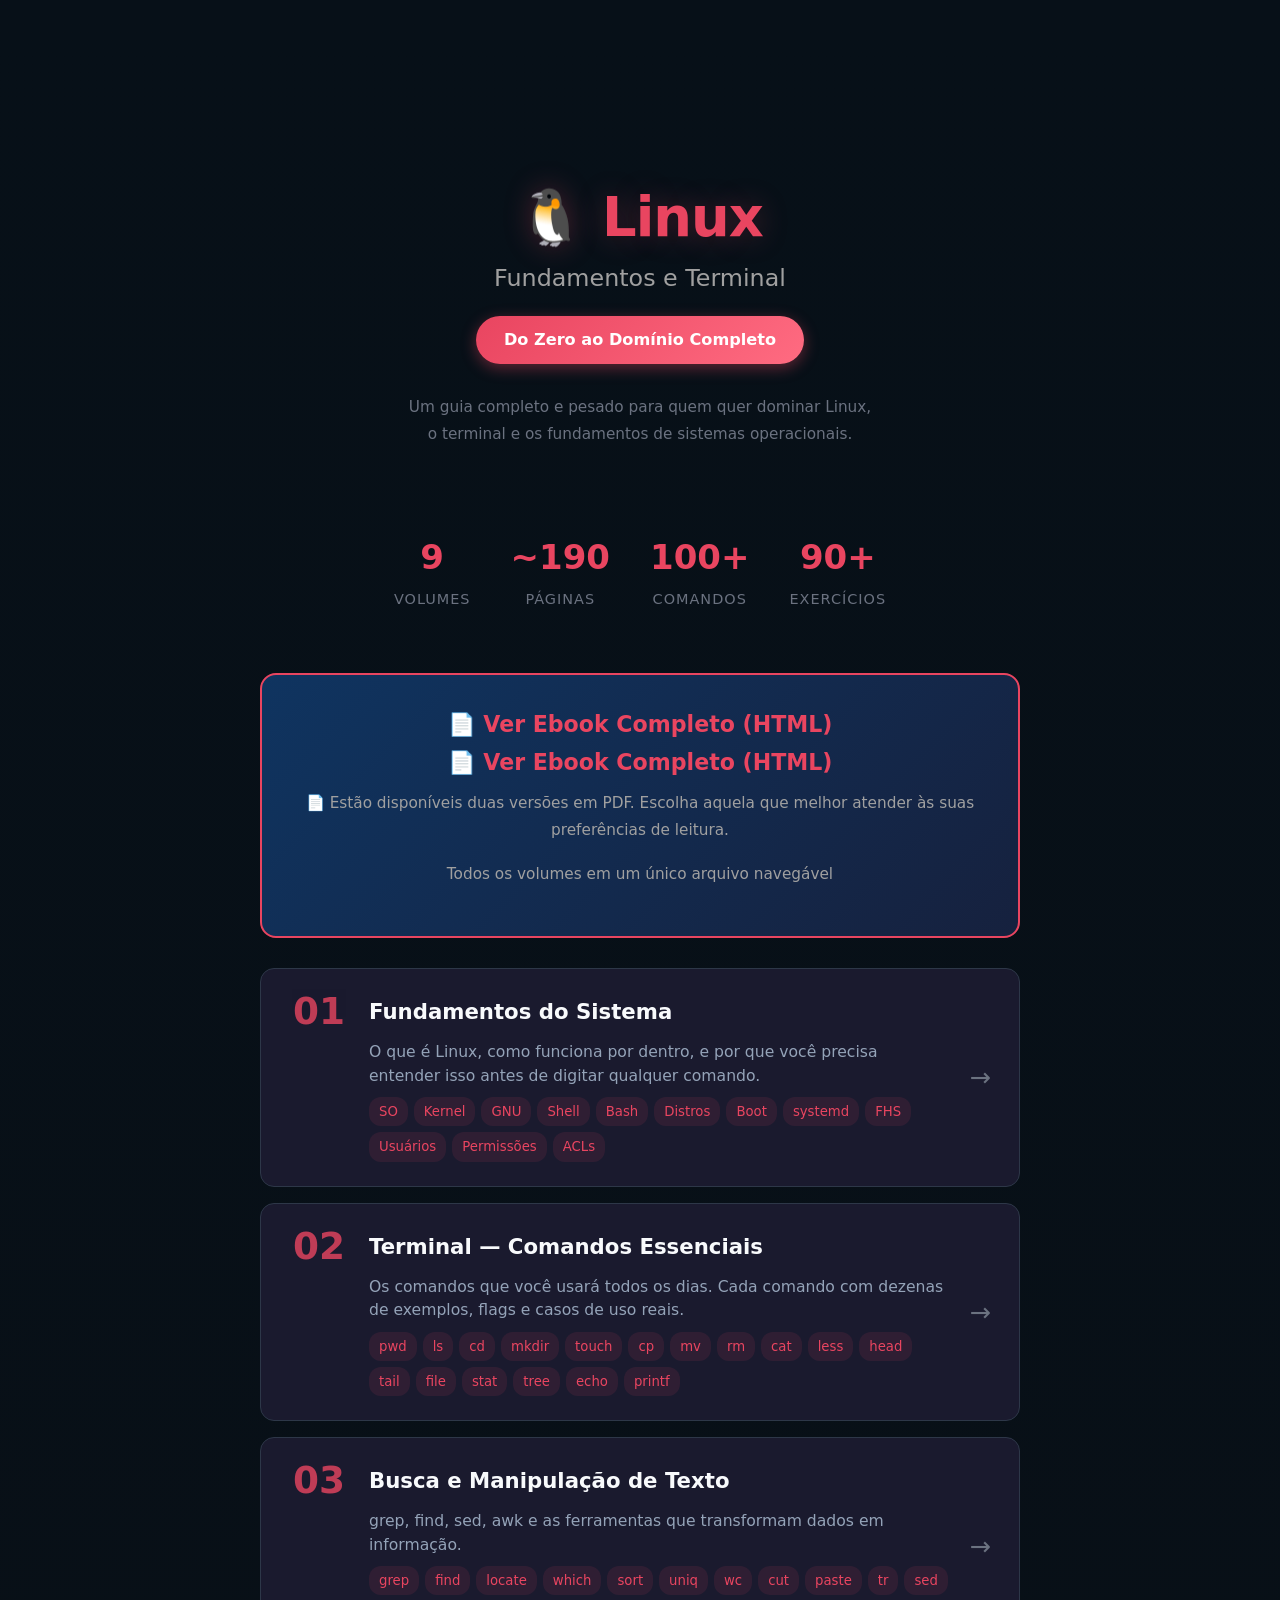
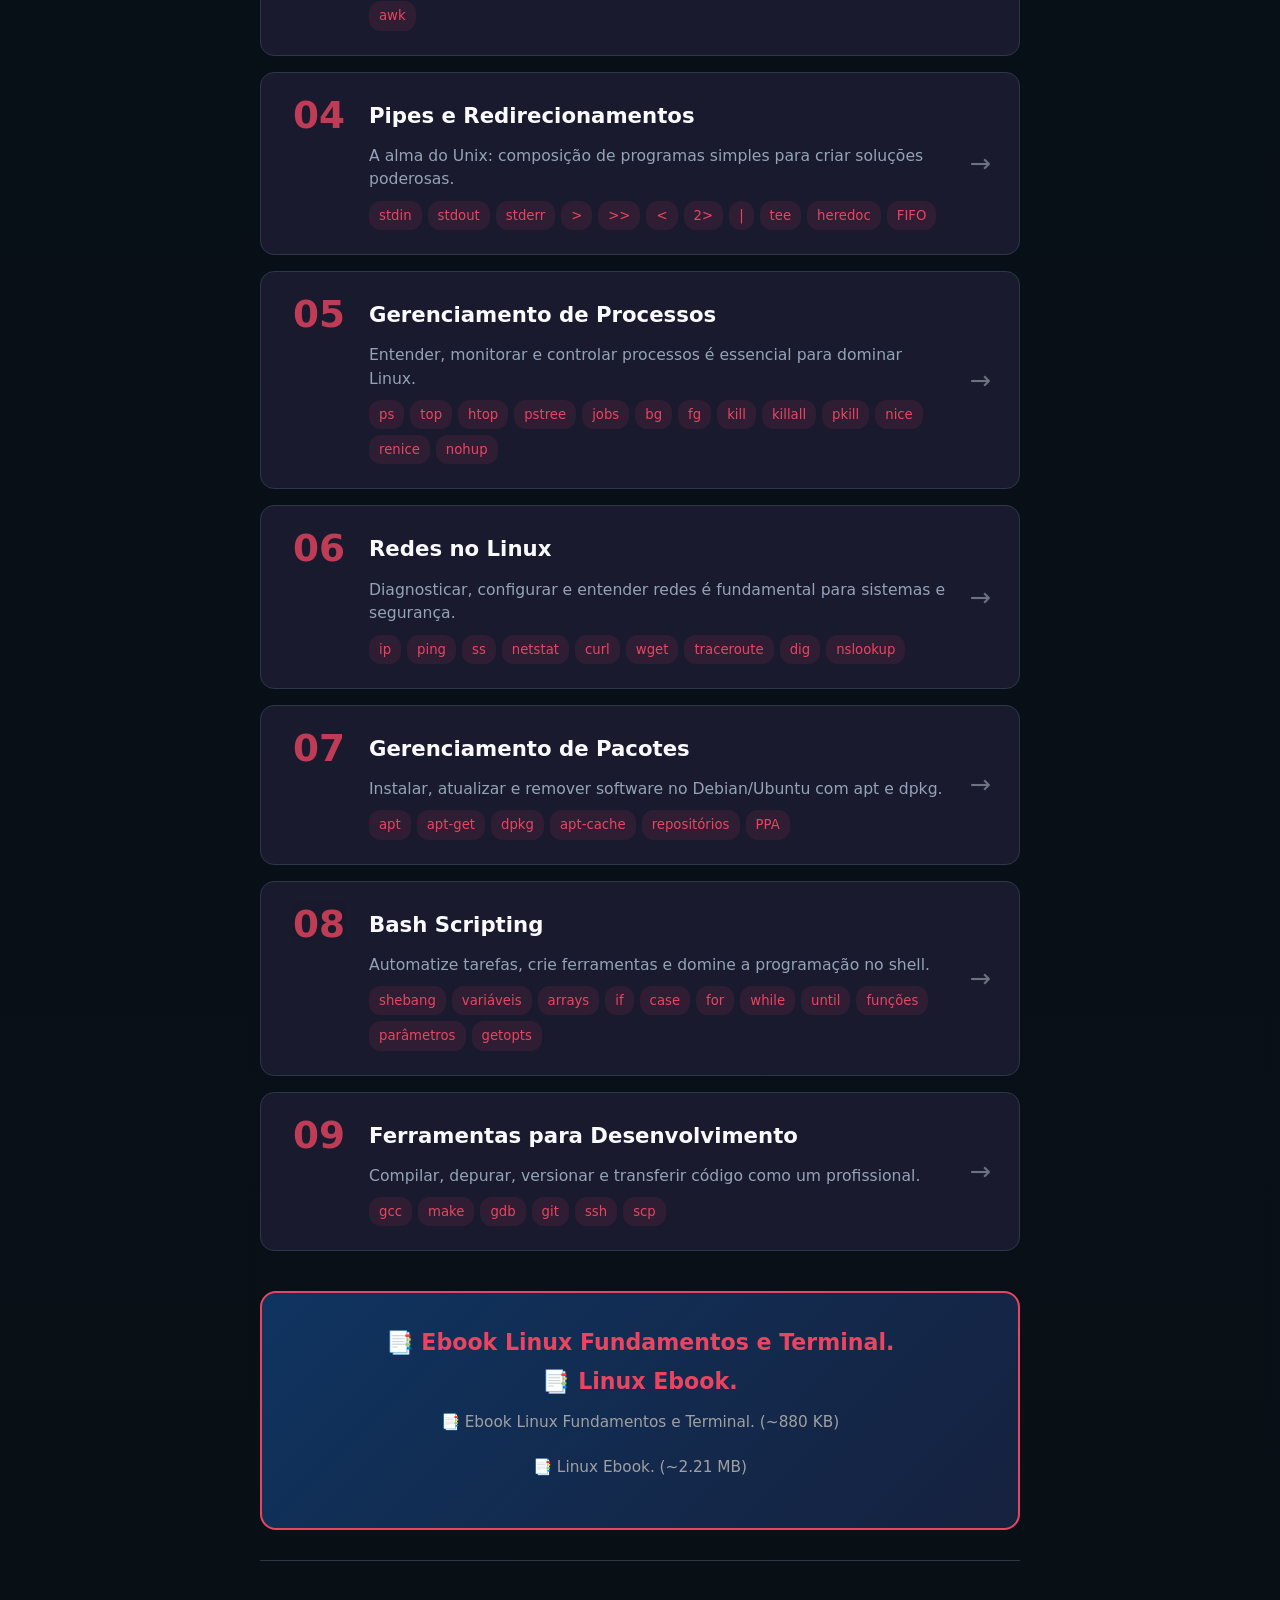
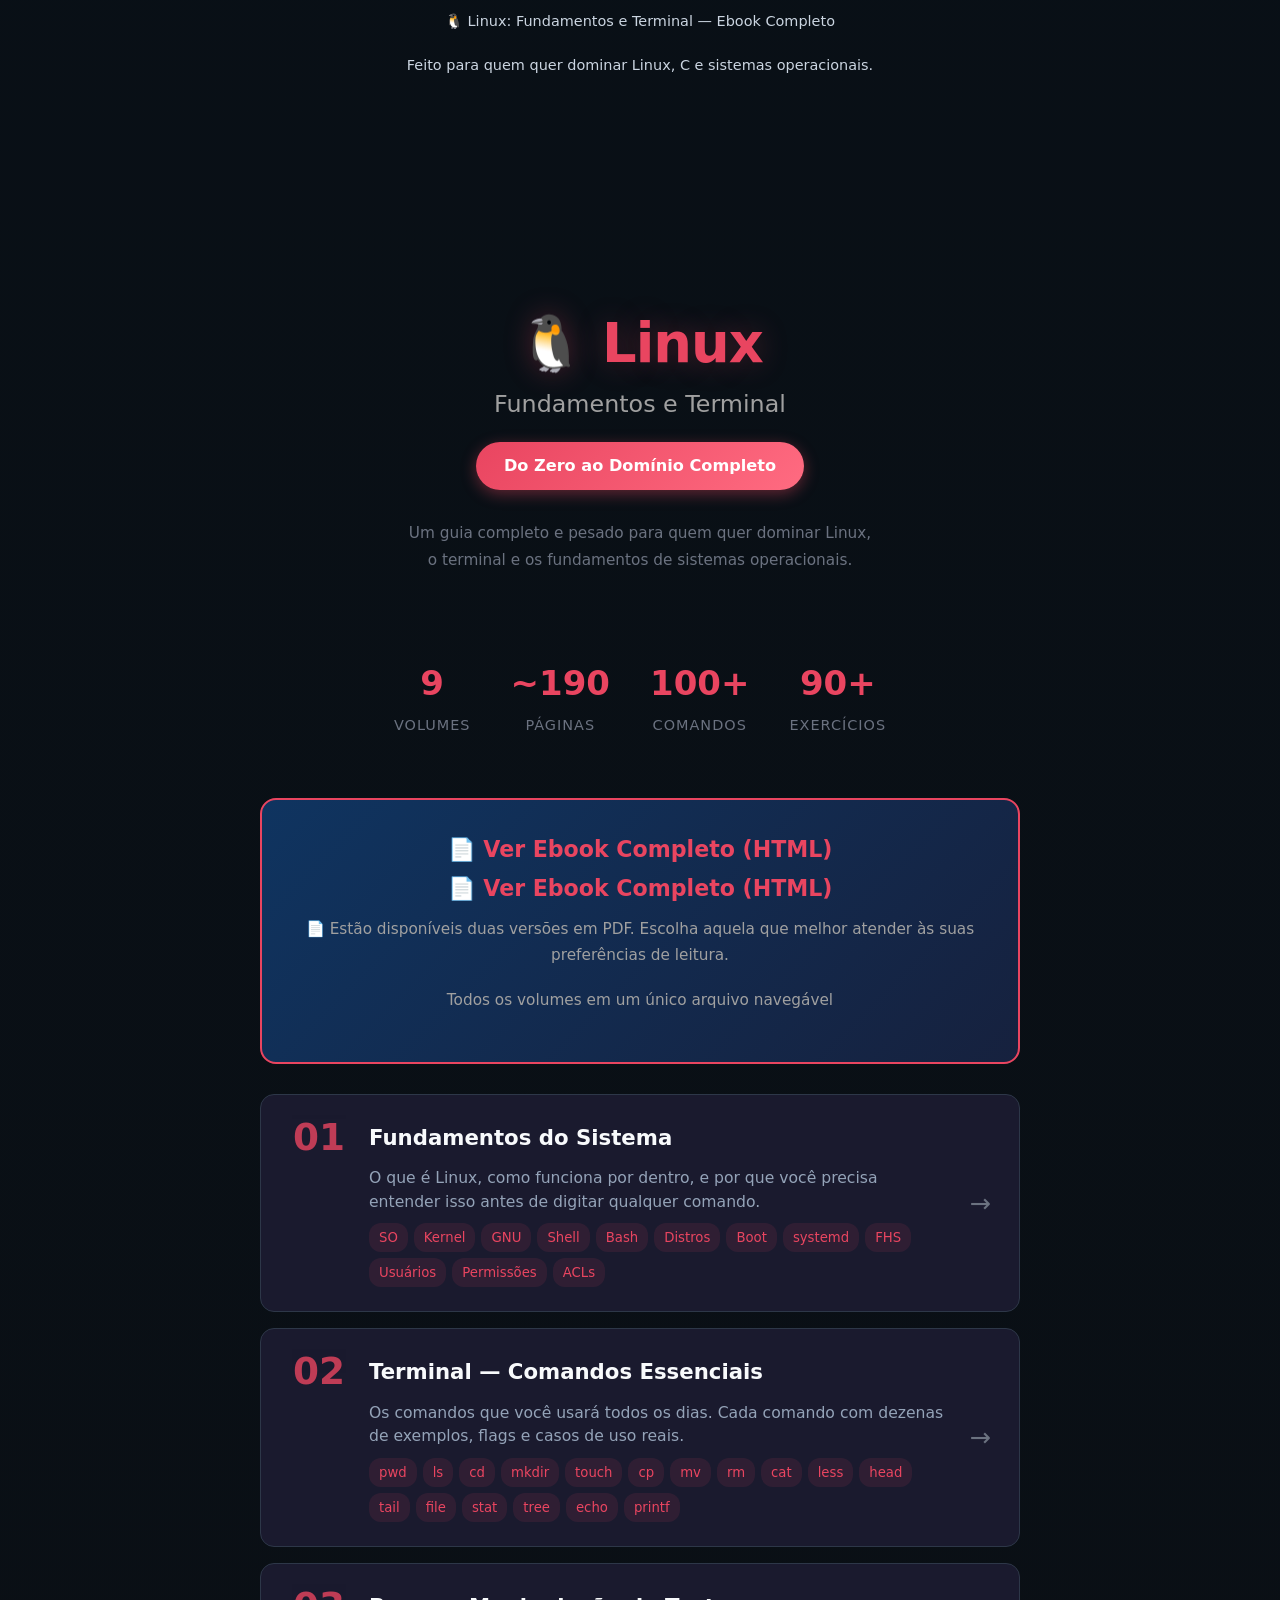
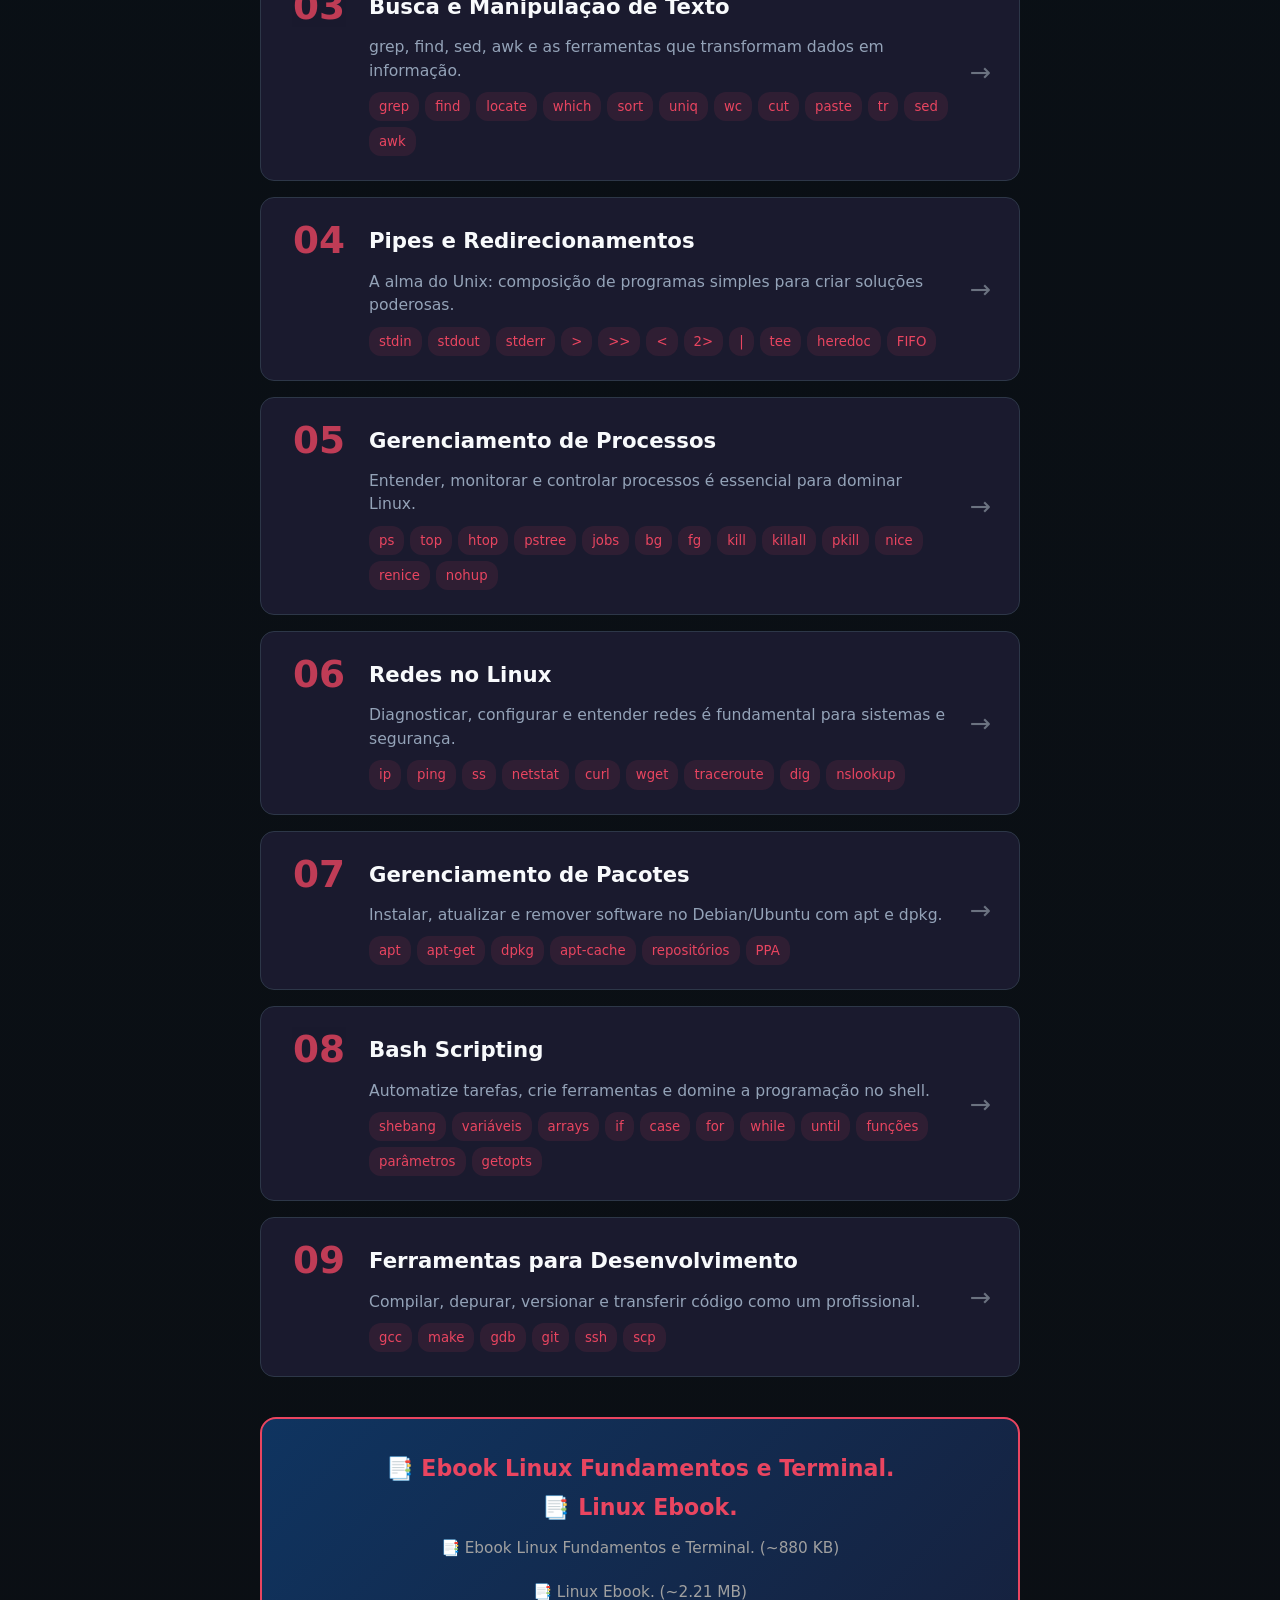
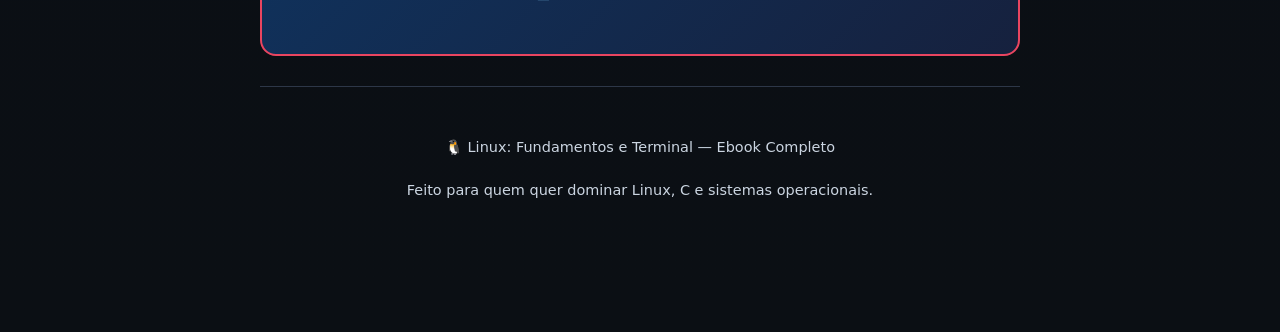
==== commit ca2f0e8f: "Atualiza ebook e corrige GitHub Pages" ====
--- a/index.html
+++ b/index.html
@@ -261,7 +261,7 @@
 
   <div class="full-ebook">
     <a href="Linux_Ebook_Completo.html">📄 Ver Ebook Completo (HTML) <br></a>
-    <a href="linux_ebook.pdf">📄 Ver Ebook Completo (HTML)</a>
+    <a href="/linux_ebook.pdf">📄 Ver Ebook Completo (HTML)</a>
     <p>📄 Estão disponíveis duas versões em PDF. Escolha aquela que melhor atender às suas preferências de leitura.
 </p>
     <p>Todos os volumes em um único arquivo navegável</p>
@@ -269,7 +269,7 @@
 
   <div class="volumes">
 
-    <a href="Linux_Ebook_Volume1.html" class="vol-card">
+    <a href="/Linux_Ebook_Volume1.html" class="vol-card">
       <div class="vol-num">01</div>
       <div class="vol-content">
         <div class="vol-title">Fundamentos do Sistema</div>
@@ -292,8 +292,8 @@
       <div class="vol-arrow">→</div>
     </a>
 
-    <a href="Linux_Ebook_Volume2.html" class="vol-card">
-      <link rel="stylesheet" href="style.css">
+    <a href="/Linux_Ebook_Volume2.html" class="vol-card">
+      <link rel="stylesheet" href="/style.css">
       <div class="vol-num">02</div>
       <div class="vol-content">
         <div class="vol-title">Terminal — Comandos Essenciais</div>
@@ -321,8 +321,8 @@
       <div class="vol-arrow">→</div>
     </a>
 
-    <a href="Linux_Ebook_Volume3.html" class="vol-card">
-      <link rel="stylesheet" href="style.css">
+    <a href="/Linux_Ebook_Volume3.html" class="vol-card">
+      <link rel="stylesheet" href="/style.css">
       <div class="vol-num">03</div>
       <div class="vol-content">
         <div class="vol-title">Busca e Manipulação de Texto</div>
@@ -345,8 +345,8 @@
       <div class="vol-arrow">→</div>
     </a>
 
-    <a href="Linux_Ebook_Volume4.html" class="vol-card">
-      <link rel="stylesheet" href="style.css">
+    <a href="/Linux_Ebook_Volume4.html" class="vol-card">
+      <link rel="stylesheet" href="/style.css">
       <div class="vol-num">04</div>
       <div class="vol-content">
         <div class="vol-title">Pipes e Redirecionamentos</div>
@@ -368,8 +368,8 @@
       <div class="vol-arrow">→</div>
     </a>
 
-    <a href="Linux_Ebook_Volume5.html" class="vol-card">
-      <link rel="stylesheet" href="style.css">
+    <a href="/Linux_Ebook_Volume5.html" class="vol-card">
+      <link rel="stylesheet" href="/style.css">
       <div class="vol-num">05</div>
       <div class="vol-content">
         <div class="vol-title">Gerenciamento de Processos</div>
@@ -393,8 +393,8 @@
       <div class="vol-arrow">→</div>
     </a>
 
-    <a href="Linux_Ebook_Volume6.html" class="vol-card">
-      <link rel="stylesheet" href="style.css">
+    <a href="/Linux_Ebook_Volume6.html" class="vol-card">
+      <link rel="stylesheet" href="/style.css">
       <div class="vol-num">06</div>
       <div class="vol-content">
         <div class="vol-title">Redes no Linux</div>
@@ -414,8 +414,8 @@
       <div class="vol-arrow">→</div>
     </a>
 
-    <a href="Linux_Ebook_Volume7.html" class="vol-card">
-      <link rel="stylesheet" href="style.css">
+    <a href="/Linux_Ebook_Volume7.html" class="vol-card">
+      <link rel="stylesheet" href="/style.css">
       <div class="vol-num">07</div>
       <div class="vol-content">
         <div class="vol-title">Gerenciamento de Pacotes</div>
@@ -432,8 +432,8 @@
       <div class="vol-arrow">→</div>
     </a>
 
-    <a href="Linux_Ebook_Volume8.html" class="vol-card">
-      <link rel="stylesheet" href="style.css">
+    <a href="/Linux_Ebook_Volume8.html" class="vol-card">
+      <link rel="stylesheet" href="/style.css">
       <div class="vol-num">08</div>
       <div class="vol-content">
         <div class="vol-title">Bash Scripting</div>
@@ -455,8 +455,8 @@
       <div class="vol-arrow">→</div>
     </a>
 
-    <a href="Linux_Ebook_Volume9.html" class="vol-card">
-      <link rel="stylesheet" href="style.css">
+    <a href="/Linux_Ebook_Volume9.html" class="vol-card">
+      <link rel="stylesheet" href="/style.css">
       <div class="vol-num">09</div>
       <div class="vol-content">
         <div class="vol-title">Ferramentas para Desenvolvimento</div>
@@ -476,6 +476,497 @@
   </div>
 
   <div class="full-ebook">
+    <a href="/Ebook_Linux_Fundamentos_e_Terminal.pdf">📑 Ebook Linux Fundamentos e Terminal.<br></a>
+    <a href="/linux_ebook.pdf">📑 Linux Ebook.</a>
+    <p>📑 Ebook Linux Fundamentos e Terminal. (~880 KB)</p>
+    <p>📑 Linux Ebook. (~2.21 MB)</p>
+  </div>
+
+  <div class="footer">
+    <p>🐧 Linux: Fundamentos e Terminal — Ebook Completo</p>
+    <p>Feito para quem quer dominar Linux, C e sistemas operacionais.</p>
+  </div>
+
+</div>
+</body>
+</html>
+<!DOCTYPE html>
+<html lang="pt-BR">
+<head>
+<meta charset="UTF-8">
+<meta name="viewport" content="width=device-width, initial-scale=1.0">
+<title>Linux: Fundamentos e Terminal — Índice de Volumes</title>
+<style>
+:root {
+  --bg: #0f0f1a;
+  --bg2: #1a1a2e;
+  --bg3: #16213e;
+  --accent: #e94560;
+  --accent2: #0f3460;
+  --accent-glow: rgba(233,69,96,0.3);
+  --text: #eaeaea;
+  --text2: #a0a0a0;
+  --text3: #6b7280;
+  --border: #30363d;
+  --success: #2ecc71;
+  --warning: #f39c12;
+  --info: #3498db;
+}
+* { margin: 0; padding: 0; box-sizing: border-box; }
+body {
+  font-family: 'Segoe UI', system-ui, -apple-system, sans-serif;
+  background: var(--bg);
+  color: var(--text);
+  line-height: 1.7;
+  font-size: 16px;
+  min-height: 100vh;
+}
+.container { max-width: 800px; margin: 0 auto; padding: 40px 20px; }
+
+/* Header */
+.header {
+  text-align: center;
+  padding: 60px 20px 40px;
+  margin-bottom: 20px;
+}
+.header h1 {
+  font-size: 3.2em;
+  color: var(--accent);
+  margin-bottom: 8px;
+  text-shadow: 0 0 30px var(--accent-glow);
+  letter-spacing: -1px;
+}
+.header .subtitle {
+  font-size: 1.4em;
+  color: var(--text2);
+  margin-bottom: 16px;
+  font-weight: 300;
+}
+.header .tagline {
+  background: linear-gradient(135deg, var(--accent), #ff6b81);
+  color: white;
+  display: inline-block;
+  padding: 10px 28px;
+  border-radius: 30px;
+  font-weight: 600;
+  font-size: 0.95em;
+  box-shadow: 0 4px 15px rgba(233,69,96,0.4);
+}
+.header .meta {
+  margin-top: 30px;
+  color: var(--text3);
+  font-size: 0.9em;
+}
+
+/* Stats bar */
+.stats {
+  display: flex;
+  justify-content: center;
+  gap: 40px;
+  padding: 20px;
+  margin-bottom: 40px;
+  flex-wrap: wrap;
+}
+.stat-item {
+  text-align: center;
+}
+.stat-num {
+  font-size: 2em;
+  font-weight: 700;
+  color: var(--accent);
+}
+.stat-label {
+  font-size: 0.85em;
+  color: var(--text3);
+  text-transform: uppercase;
+  letter-spacing: 1px;
+}
+
+/* Volume cards */
+.volumes {
+  display: flex;
+  flex-direction: column;
+  gap: 16px;
+  margin-bottom: 40px;
+}
+.vol-card {
+  background: var(--bg2);
+  border: 1px solid var(--border);
+  border-radius: 14px;
+  padding: 24px 28px;
+  text-decoration: none;
+  color: var(--text);
+  display: flex;
+  align-items: flex-start;
+  gap: 20px;
+  transition: all 0.3s ease;
+  position: relative;
+  overflow: hidden;
+}
+.vol-card::before {
+  content: '';
+  position: absolute;
+  left: 0;
+  top: 0;
+  bottom: 0;
+  width: 4px;
+  background: var(--accent);
+  opacity: 0;
+  transition: opacity 0.3s;
+}
+.vol-card:hover {
+  background: var(--bg3);
+  border-color: var(--accent);
+  transform: translateX(4px);
+  box-shadow: 0 8px 30px rgba(0,0,0,0.3);
+}
+.vol-card:hover::before {
+  opacity: 1;
+}
+.vol-num {
+  font-size: 2.2em;
+  font-weight: 800;
+  color: var(--accent);
+  opacity: 0.8;
+  min-width: 60px;
+  text-align: center;
+  line-height: 1;
+}
+.vol-content {
+  flex: 1;
+}
+.vol-title {
+  font-size: 1.25em;
+  font-weight: 600;
+  margin-bottom: 6px;
+  color: var(--text);
+}
+.vol-desc {
+  font-size: 0.92em;
+  color: var(--text2);
+  line-height: 1.5;
+}
+.vol-topics {
+  margin-top: 10px;
+  display: flex;
+  flex-wrap: wrap;
+  gap: 6px;
+}
+.vol-topic {
+  background: rgba(233,69,96,0.1);
+  color: var(--accent);
+  padding: 3px 10px;
+  border-radius: 12px;
+  font-size: 0.78em;
+  font-weight: 500;
+}
+.vol-arrow {
+  color: var(--text3);
+  font-size: 1.5em;
+  align-self: center;
+  transition: all 0.3s;
+}
+.vol-card:hover .vol-arrow {
+  color: var(--accent);
+  transform: translateX(4px);
+}
+
+/* Full ebook link */
+.full-ebook {
+  background: linear-gradient(135deg, var(--accent2), var(--bg3));
+  border: 2px solid var(--accent);
+  border-radius: 16px;
+  padding: 30px;
+  text-align: center;
+  margin-bottom: 30px;
+  transition: all 0.3s;
+}
+.full-ebook:hover {
+  box-shadow: 0 0 30px var(--accent-glow);
+}
+.full-ebook a {
+  color: var(--accent);
+  text-decoration: none;
+  font-size: 1.3em;
+  font-weight: 600;
+}
+.full-ebook a:hover {
+  text-decoration: underline;
+}
+.full-ebook p {
+  color: var(--text2);
+  font-size: 0.9em;
+  margin-top: 8px;
+}
+
+/* Footer */
+.footer {
+  text-align: center;
+  padding: 30px;
+  color: var(--text3);
+  font-size: 0.85em;
+  border-top: 1px solid var(--border);
+  margin-top: 20px;
+}
+
+/* Responsive */
+@media (max-width: 600px) {
+  .header h1 { font-size: 2.2em; }
+  .vol-card { padding: 18px 20px; }
+  .vol-num { font-size: 1.8em; min-width: 50px; }
+  .stats { gap: 20px; }
+}
+</style>
+</head>
+<body>
+<div class="container">
+
+  <div class="header">
+    <h1>🐧 Linux</h1>
+    <div class="subtitle">Fundamentos e Terminal</div>
+    <div class="tagline">Do Zero ao Domínio Completo</div>
+    <div class="meta">
+      Um guia completo e pesado para quem quer dominar Linux,<br>
+      o terminal e os fundamentos de sistemas operacionais.
+    </div>
+  </div>
+
+  <div class="stats">
+    <div class="stat-item">
+      <div class="stat-num">9</div>
+      <div class="stat-label">Volumes</div>
+    </div>
+    <div class="stat-item">
+      <div class="stat-num">~190</div>
+      <div class="stat-label">Páginas</div>
+    </div>
+    <div class="stat-item">
+      <div class="stat-num">100+</div>
+      <div class="stat-label">Comandos</div>
+    </div>
+    <div class="stat-item">
+      <div class="stat-num">90+</div>
+      <div class="stat-label">Exercícios</div>
+    </div>
+  </div>
+
+  <div class="full-ebook">
+    <a href="Linux_Ebook_Completo.html">📄 Ver Ebook Completo (HTML) <br></a>
+    <a href="/linux_ebook.pdf">📄 Ver Ebook Completo (HTML)</a>
+    <p>📄 Estão disponíveis duas versões em PDF. Escolha aquela que melhor atender às suas preferências de leitura.
+</p>
+    <p>Todos os volumes em um único arquivo navegável</p>
+  </div>
+
+  <div class="volumes">
+
+    <a href="/Linux_Ebook_Volume1.html" class="vol-card">
+      <div class="vol-num">01</div>
+      <div class="vol-content">
+        <div class="vol-title">Fundamentos do Sistema</div>
+        <div class="vol-desc">O que é Linux, como funciona por dentro, e por que você precisa entender isso antes de digitar qualquer comando.</div>
+        <div class="vol-topics">
+          <span class="vol-topic">SO</span>
+          <span class="vol-topic">Kernel</span>
+          <span class="vol-topic">GNU</span>
+          <span class="vol-topic">Shell</span>
+          <span class="vol-topic">Bash</span>
+          <span class="vol-topic">Distros</span>
+          <span class="vol-topic">Boot</span>
+          <span class="vol-topic">systemd</span>
+          <span class="vol-topic">FHS</span>
+          <span class="vol-topic">Usuários</span>
+          <span class="vol-topic">Permissões</span>
+          <span class="vol-topic">ACLs</span>
+        </div>
+      </div>
+      <div class="vol-arrow">→</div>
+    </a>
+
+    <a href="/Linux_Ebook_Volume2.html" class="vol-card">
+      <link rel="stylesheet" href="/style.css">
+      <div class="vol-num">02</div>
+      <div class="vol-content">
+        <div class="vol-title">Terminal — Comandos Essenciais</div>
+        <div class="vol-desc">Os comandos que você usará todos os dias. Cada comando com dezenas de exemplos, flags e casos de uso reais.</div>
+        <div class="vol-topics">
+          <span class="vol-topic">pwd</span>
+          <span class="vol-topic">ls</span>
+          <span class="vol-topic">cd</span>
+          <span class="vol-topic">mkdir</span>
+          <span class="vol-topic">touch</span>
+          <span class="vol-topic">cp</span>
+          <span class="vol-topic">mv</span>
+          <span class="vol-topic">rm</span>
+          <span class="vol-topic">cat</span>
+          <span class="vol-topic">less</span>
+          <span class="vol-topic">head</span>
+          <span class="vol-topic">tail</span>
+          <span class="vol-topic">file</span>
+          <span class="vol-topic">stat</span>
+          <span class="vol-topic">tree</span>
+          <span class="vol-topic">echo</span>
+          <span class="vol-topic">printf</span>
+        </div>
+      </div>
+      <div class="vol-arrow">→</div>
+    </a>
+
+    <a href="/Linux_Ebook_Volume3.html" class="vol-card">
+      <link rel="stylesheet" href="/style.css">
+      <div class="vol-num">03</div>
+      <div class="vol-content">
+        <div class="vol-title">Busca e Manipulação de Texto</div>
+        <div class="vol-desc">grep, find, sed, awk e as ferramentas que transformam dados em informação.</div>
+        <div class="vol-topics">
+          <span class="vol-topic">grep</span>
+          <span class="vol-topic">find</span>
+          <span class="vol-topic">locate</span>
+          <span class="vol-topic">which</span>
+          <span class="vol-topic">sort</span>
+          <span class="vol-topic">uniq</span>
+          <span class="vol-topic">wc</span>
+          <span class="vol-topic">cut</span>
+          <span class="vol-topic">paste</span>
+          <span class="vol-topic">tr</span>
+          <span class="vol-topic">sed</span>
+          <span class="vol-topic">awk</span>
+        </div>
+      </div>
+      <div class="vol-arrow">→</div>
+    </a>
+
+    <a href="/Linux_Ebook_Volume4.html" class="vol-card">
+      <link rel="stylesheet" href="/style.css">
+      <div class="vol-num">04</div>
+      <div class="vol-content">
+        <div class="vol-title">Pipes e Redirecionamentos</div>
+        <div class="vol-desc">A alma do Unix: composição de programas simples para criar soluções poderosas.</div>
+        <div class="vol-topics">
+          <span class="vol-topic">stdin</span>
+          <span class="vol-topic">stdout</span>
+          <span class="vol-topic">stderr</span>
+          <span class="vol-topic">&gt;</span>
+          <span class="vol-topic">&gt;&gt;</span>
+          <span class="vol-topic">&lt;</span>
+          <span class="vol-topic">2&gt;</span>
+          <span class="vol-topic">|</span>
+          <span class="vol-topic">tee</span>
+          <span class="vol-topic">heredoc</span>
+          <span class="vol-topic">FIFO</span>
+        </div>
+      </div>
+      <div class="vol-arrow">→</div>
+    </a>
+
+    <a href="/Linux_Ebook_Volume5.html" class="vol-card">
+      <link rel="stylesheet" href="/style.css">
+      <div class="vol-num">05</div>
+      <div class="vol-content">
+        <div class="vol-title">Gerenciamento de Processos</div>
+        <div class="vol-desc">Entender, monitorar e controlar processos é essencial para dominar Linux.</div>
+        <div class="vol-topics">
+          <span class="vol-topic">ps</span>
+          <span class="vol-topic">top</span>
+          <span class="vol-topic">htop</span>
+          <span class="vol-topic">pstree</span>
+          <span class="vol-topic">jobs</span>
+          <span class="vol-topic">bg</span>
+          <span class="vol-topic">fg</span>
+          <span class="vol-topic">kill</span>
+          <span class="vol-topic">killall</span>
+          <span class="vol-topic">pkill</span>
+          <span class="vol-topic">nice</span>
+          <span class="vol-topic">renice</span>
+          <span class="vol-topic">nohup</span>
+        </div>
+      </div>
+      <div class="vol-arrow">→</div>
+    </a>
+
+    <a href="/Linux_Ebook_Volume6.html" class="vol-card">
+      <link rel="stylesheet" href="/style.css">
+      <div class="vol-num">06</div>
+      <div class="vol-content">
+        <div class="vol-title">Redes no Linux</div>
+        <div class="vol-desc">Diagnosticar, configurar e entender redes é fundamental para sistemas e segurança.</div>
+        <div class="vol-topics">
+          <span class="vol-topic">ip</span>
+          <span class="vol-topic">ping</span>
+          <span class="vol-topic">ss</span>
+          <span class="vol-topic">netstat</span>
+          <span class="vol-topic">curl</span>
+          <span class="vol-topic">wget</span>
+          <span class="vol-topic">traceroute</span>
+          <span class="vol-topic">dig</span>
+          <span class="vol-topic">nslookup</span>
+        </div>
+      </div>
+      <div class="vol-arrow">→</div>
+    </a>
+
+    <a href="/Linux_Ebook_Volume7.html" class="vol-card">
+      <link rel="stylesheet" href="/style.css">
+      <div class="vol-num">07</div>
+      <div class="vol-content">
+        <div class="vol-title">Gerenciamento de Pacotes</div>
+        <div class="vol-desc">Instalar, atualizar e remover software no Debian/Ubuntu com apt e dpkg.</div>
+        <div class="vol-topics">
+          <span class="vol-topic">apt</span>
+          <span class="vol-topic">apt-get</span>
+          <span class="vol-topic">dpkg</span>
+          <span class="vol-topic">apt-cache</span>
+          <span class="vol-topic">repositórios</span>
+          <span class="vol-topic">PPA</span>
+        </div>
+      </div>
+      <div class="vol-arrow">→</div>
+    </a>
+
+    <a href="/Linux_Ebook_Volume8.html" class="vol-card">
+      <link rel="stylesheet" href="/style.css">
+      <div class="vol-num">08</div>
+      <div class="vol-content">
+        <div class="vol-title">Bash Scripting</div>
+        <div class="vol-desc">Automatize tarefas, crie ferramentas e domine a programação no shell.</div>
+        <div class="vol-topics">
+          <span class="vol-topic">shebang</span>
+          <span class="vol-topic">variáveis</span>
+          <span class="vol-topic">arrays</span>
+          <span class="vol-topic">if</span>
+          <span class="vol-topic">case</span>
+          <span class="vol-topic">for</span>
+          <span class="vol-topic">while</span>
+          <span class="vol-topic">until</span>
+          <span class="vol-topic">funções</span>
+          <span class="vol-topic">parâmetros</span>
+          <span class="vol-topic">getopts</span>
+        </div>
+      </div>
+      <div class="vol-arrow">→</div>
+    </a>
+
+    <a href="/Linux_Ebook_Volume9.html" class="vol-card">
+      <link rel="stylesheet" href="/style.css">
+      <div class="vol-num">09</div>
+      <div class="vol-content">
+        <div class="vol-title">Ferramentas para Desenvolvimento</div>
+        <div class="vol-desc">Compilar, depurar, versionar e transferir código como um profissional.</div>
+        <div class="vol-topics">
+          <span class="vol-topic">gcc</span>
+          <span class="vol-topic">make</span>
+          <span class="vol-topic">gdb</span>
+          <span class="vol-topic">git</span>
+          <span class="vol-topic">ssh</span>
+          <span class="vol-topic">scp</span>
+        </div>
+      </div>
+      <div class="vol-arrow">→</div>
+    </a>
+
+  </div>
+
+  <div class="full-ebook">
     <a href="Ebook_Linux_Fundamentos_e_Terminal.pdf">📑 Ebook Linux Fundamentos e Terminal.<br></a>
     <a href="linux_ebook.pdf">📑 Linux Ebook.</a>
     <p>📑 Ebook Linux Fundamentos e Terminal. (~880 KB)</p>
